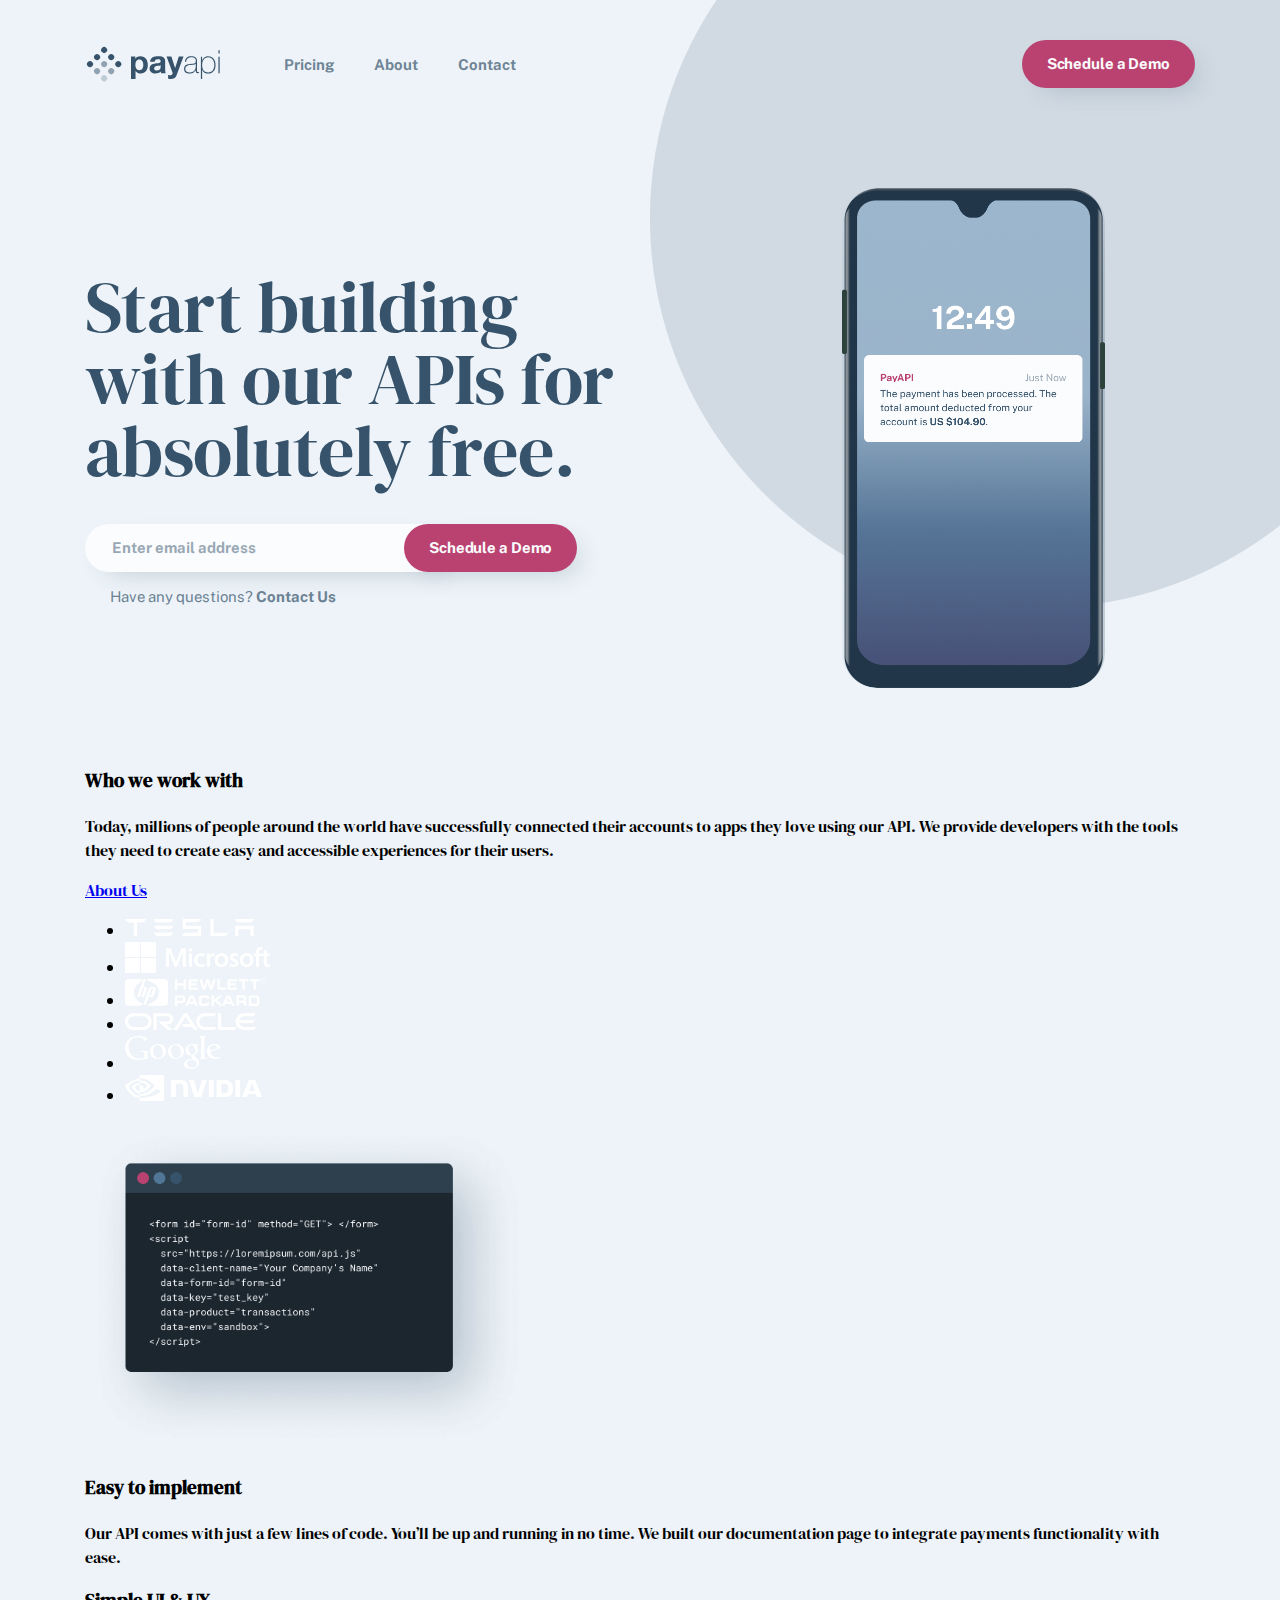
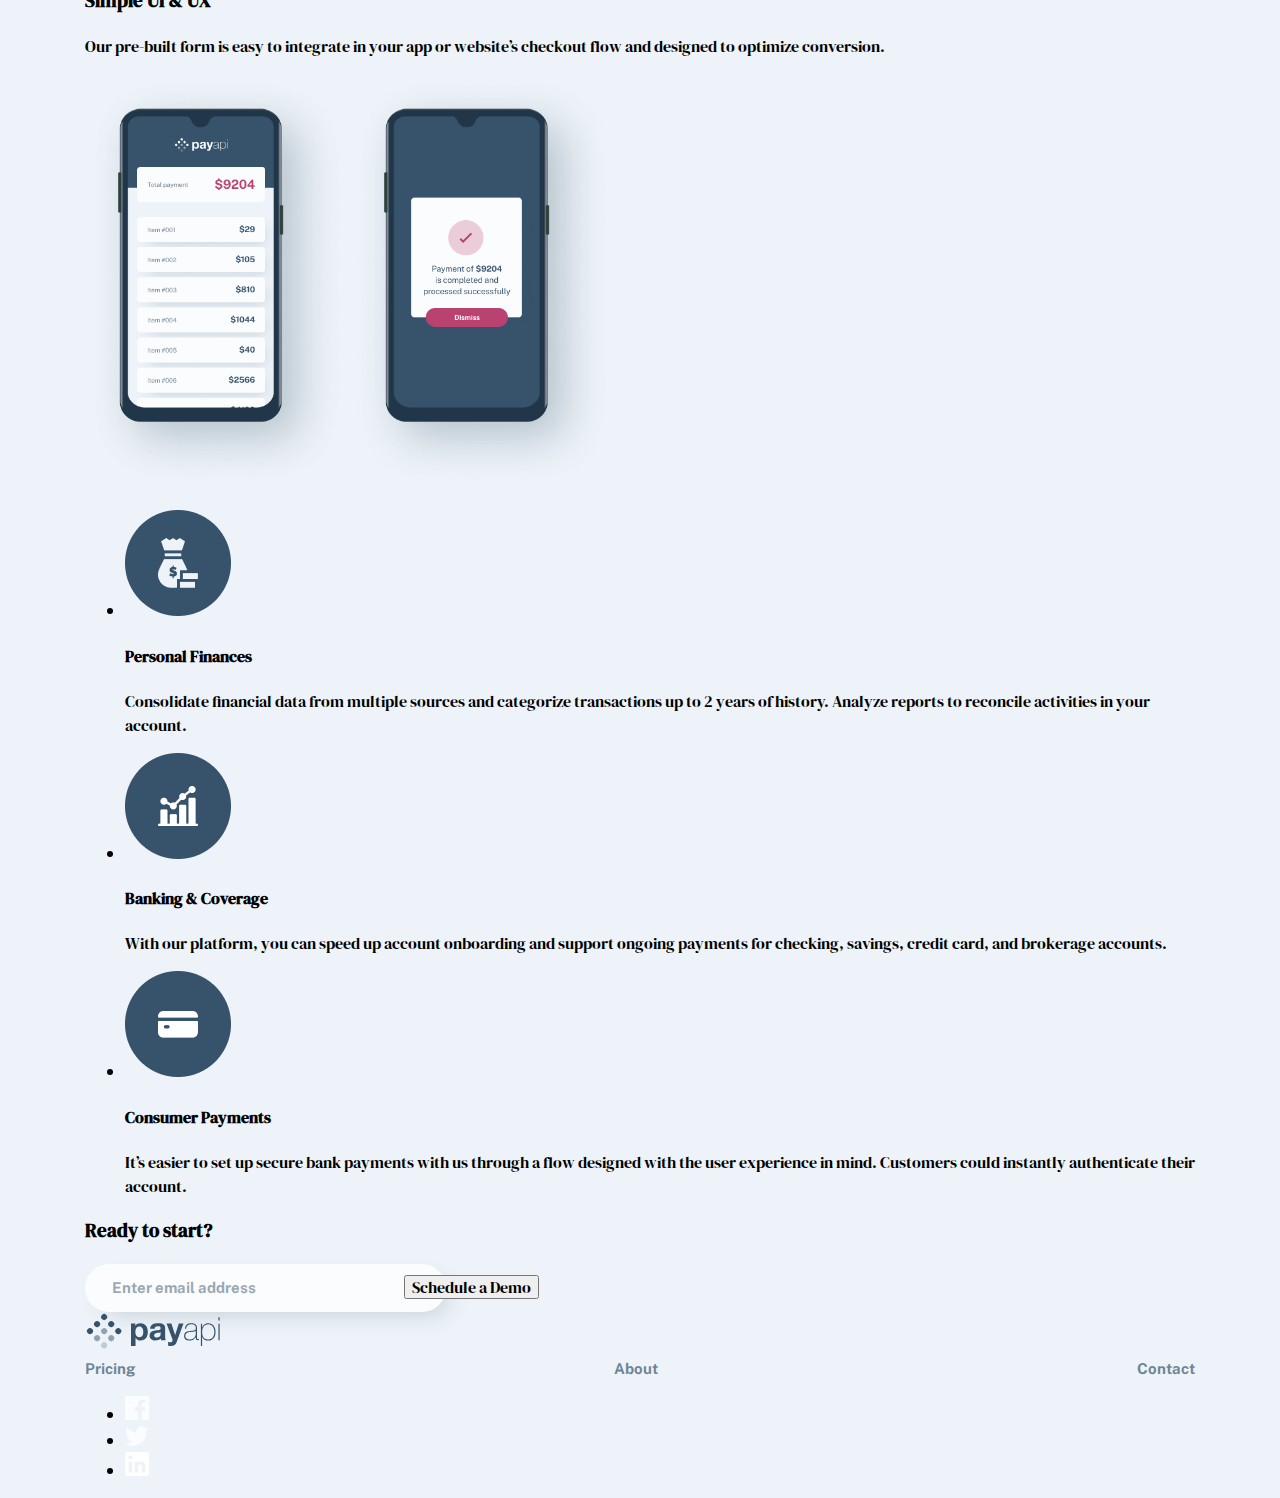
==== index.html @ 58855489 "add hero section styles and responsive" ====
<!DOCTYPE html>
<html lang="en">
<head>
  <meta charset="UTF-8">
  <meta http-equiv="X-UA-Compatible" content="IE=edge">
  <meta name="viewport" content="width=device-width, initial-scale=1.0">
  <title>Payapi</title>
  <link rel="stylesheet" href="./css/main.min.css">
</head>
<body>
  <h1 class="visually-hidden">Payapi</h1>
  <!-- -----------site header---------- -->
  <header class="header">
    <div class="container">
      <div class="header__inner">

        <div class="logo-nav">
          <a class="logo" href="./index.html" target="_blank">
            <img class="logo__img" src="./img/logo.svg" alt="Site logo" width="135" height="38">
          </a>

          <nav class="nav">
            <ul class="nav__list">
              <li class="nav__item">
                <a class="nav__link" href="#" target="_blank">Pricing</a>
              </li>
              <li class="nav__item">
                <a class="nav__link" href="#" target="_blank">About</a>
              </li>
              <li class="nav__item">
                <a class="nav__link" href="#" target="_blank">Contact</a>
              </li>
            </ul>
          </nav>
        </div>

        <button class="header__btn btn" type="button">Schedule a Demo</button>
        <button class="header__gamburger">
          <img class="header__gamburger-img" src="./img/gamburger.svg" alt="Gambueger" width="28" height="17">
        </button>

      </div>
    </div>
  </header>
  <!-- -----------/site header end---------- -->

  <main>
    <!-- ------------site hero------------ -->
    <section class="hero">
      <div class="container">
        <div class="hero__inner">

          <div class="hero__content">
            <h2 class="hero__heading">Start building with our APIs for absolutely free.</h2>

            <form class="form" action="https://echo.htmlacademy.ru" method="post">

              <label class="form__label" for="email">
                <input class="form__input" type="email" id="email" name="email" placeholder="Enter email address" required>
              </label>
              
              <button class="form__btn btn" type="submit"> Schedule a Demo </button>

            </form>

            <p class="hero__text">
              Have any questions?
              <a class="hero__text-link" href="#">Contact Us</a>
            </p>

          </div>

          <img class="hero__img" src="./img/hero-phone.png" alt="Phone" width="263" height="500">

        </div>
      </div>
    </section>
    <!-- ------------/site hero end------------ -->

    <!-- --------------about section-------------- -->
    <section class="about">
      <div class="container">
        <div class="about__inner">

          <div class="about__content">
            <h3 class="about__heading">Who we work with</h3>
            <p class="about__text">Today, millions of people around the world have successfully connected their accounts to apps they love using our API. We provide developers with the tools they need to create easy and accessible experiences for their users. </p>
            <a class="about__link" href="#" target="_blank">About Us</a>
          </div>

          <ul class="about__list">
            <li class="about__item">
              <a class="about__item-link" href="https://www.tesla.com" target="_blank">
                <img class="about__item-img" src="./img/tesla.svg" alt="Tesla" width="129" height="17">
              </a>
            </li>
            
            <li class="about__item">
              <a class="about__item-link" href="https://www.microsoft.com" target="_blank">
                <img class="about__item-img" src="./img/microsoft.svg" alt="Microsoft" width="145" height="31">
              </a>
            </li>

            <li class="about__item">
              <a class="about__item-link" href="https://www.hp.com" target="_blank">
                <img class="about__item-img" src="./img/hp.svg" alt="HP" width="140" height="27">
              </a>
            </li>

            <li class="about__item">
              <a class="about__item-link" href="https://www.oracle.com" target="_blank">
                <img class="about__item-img" src="./img/oracle.svg" alt="Oracle" width="131" height="17">
              </a>
            </li>

            <li class="about__item">
              <a class="about__item-link" href="https://www.google.com" target="_blank">
                <img class="about__item-img" src="./img/google.svg" alt="Google" width="96" height="33">
              </a>
            </li>

            <li class="about__item">
              <a class="about__item-link" href="https://www.nvidia.ru" target="_blank">
                <img class="about__item-img" src="./img/nvidia.svg" alt="Nvidia" width="137" height="26">
              </a>
            </li>

          </ul>
        </div>
      </div>
    </section>
    <!-- ------------/about section end------------ -->

    <!-- -------------easy section---------------- -->
    <section class="easy">
      <div class="container">
        <div class="easy__inner">

          <img class="easy__img" src="./img/easy-to-implement.png" alt="Easy-to-implement" width="445" height="284">

          <div class="easy__content">
            <h3 class="easy__heading">Easy to implement</h3>
            <p class="easy__text">Our API comes with just a few lines of code. You’ll be up and running in no time. We built our documentation page to integrate payments functionality with ease.</p>
          </div>

        </div>
      </div>
    </section>
    <!-- -------------/easy section end---------------- -->

    <!-- -------------simple section---------------- -->
    <section class="simple">
      <div class="container">
        <div class="simple__inner">

          <div class="simple__content">
            <h3 class="simple__heading">Simple UI & UX</h3>
            <p class="simple__text">Our pre-built form is easy to integrate in your app or website’s checkout flow and designed to optimize conversion. </p>
          </div>

          <img class="simple__left-img" src="./img/simple-left.png" alt="Simple mobile" width="263" height="500">
          <img class="simple__right-img" src="./img/simple-right.png" alt="Simple mobile" width="263" height="500">

        </div>
      </div>
    </section>
    <!-- -------------/simple section end---------------- -->

    <!-- -------------info section---------------- -->
    <section class="info">
      <div class="container">
        <div class="info__inner">
          <ul class="info__list">
            <li class="info__item">
              <img class="info__img" src="./img/personal.png" alt="Personal" width="106" height="106">
              <h4 class="info__heading">Personal Finances</h4>
              <p class="info__text">Consolidate financial data from multiple sources and categorize transactions up to 2 years of history. Analyze reports to reconcile activities in your account. </p>
            </li>

            <li class="info__item">
              <img class="info__img" src="./img/banking.png" alt="Banking" width="106" height="106">
              <h4 class="info__heading">Banking & Coverage</h4>
              <p class="info__text">With our platform, you can speed up account onboarding and support ongoing payments for checking, savings, credit card, and brokerage accounts.</p>
            </li>

            <li class="info__item">
              <img class="info__img" src="./img/consumer.png" alt="Consumer" width="106" height="106">
              <h4 class="info__heading">Consumer Payments</h4>
              <p class="info__text">It’s easier to set up secure bank payments with us through a flow designed with the user experience in mind. Customers could instantly authenticate their account.</p>
            </li>

          </ul>
        </div>
      </div>
    </section>
    <!-- -------------/info section end---------------- -->

    <!-- -------------ready section---------------- -->
    <section class="ready">
      <div class="container">
        <div class="ready__inner">

          <h3 class="ready__heading">Ready to start?</h3>

          <form class="form" action="https://echo.htmlacademy.ru" method="post">
            <label class="form__label" for="email">
              <input class="form__input" type="email" id="email" name="email" placeholder="Enter email address" required>
            </label>
            <button class="form__btn">Schedule a Demo</button>
          </form>

        </div>
      </div>
    </section>
    <!-- -------------/ready section end---------------- -->
  </main>

  <!-- ------------site footer----------- -->
  <footer class="footer">
    <div class="container">
      <div class="footer__inner">

        <a class="logo" href="./index.html" target="_blank">
          <img class="logo__img" src="./img/logo.svg" alt="Site logo" width="135" height="38">
        </a>

        <nav class="navbar">
          <ul class="nav__list">

            <li class="nav__item">
              <a class="nav__link" href="#" target="_blank">Pricing</a>
            </li>

            <li class="nav__item">
              <a class="nav__link" href="#" target="_blank">About</a>
            </li>

            <li class="nav__item">
              <a class="nav__link" href="#" target="_blank">Contact</a>
            </li>

          </ul>
        </nav>

        <ul class="footer__icon-list">
          <li class="footer__icon-item">
            <a class="footer__icon-link" href="https://www.facebook.com">
              <img class="footer__icon-img" src="./img/facebook.svg" alt="Facebook" width="24" height="24">
            </a>
          </li>
          <li class="footer__icon-item">
            <a class="footer__icon-link" href="https://www.twitter.com">
              <img class="footer__icon-img" src="./img/twitter.svg" alt="Twitter" width="24" height="20">
            </a>
          </li>
          <li class="footer__icon-item">
            <a class="footer__icon-link" href="https://www.linkedin.com">
              <img class="footer__icon-img" src="./img/linkedin.svg" alt="Linkedin" width="24" height="24">
            </a>
          </li>
        </ul>
      </div>
    </div>
  </footer>
  <!-- ------------/site footer end----------- -->
</body>
</html>
---- css/main.min.css ----
/*! normalize.css v8.0.1 | MIT License | github.com/necolas/normalize.css */html{line-height:1.15;-webkit-text-size-adjust:100%}body{margin:0}main{display:block}h1{font-size:2em;margin:0.67em 0}hr{-webkit-box-sizing:content-box;box-sizing:content-box;height:0;overflow:visible}pre{font-family:monospace, monospace;font-size:1em}a{background-color:transparent}abbr[title]{border-bottom:none;text-decoration:underline;-webkit-text-decoration:underline dotted;text-decoration:underline dotted}b,strong{font-weight:bolder}code,kbd,samp{font-family:monospace, monospace;font-size:1em}small{font-size:80%}sub,sup{font-size:75%;line-height:0;position:relative;vertical-align:baseline}sub{bottom:-0.25em}sup{top:-0.5em}img{border-style:none}button,input,optgroup,select,textarea{font-family:inherit;font-size:100%;line-height:1.15;margin:0}button,input{overflow:visible}button,select{text-transform:none}button,[type="button"],[type="reset"],[type="submit"]{-webkit-appearance:button}button::-moz-focus-inner,[type="button"]::-moz-focus-inner,[type="reset"]::-moz-focus-inner,[type="submit"]::-moz-focus-inner{border-style:none;padding:0}button:-moz-focusring,[type="button"]:-moz-focusring,[type="reset"]:-moz-focusring,[type="submit"]:-moz-focusring{outline:1px dotted ButtonText}fieldset{padding:0.35em 0.75em 0.625em}legend{-webkit-box-sizing:border-box;box-sizing:border-box;color:inherit;display:table;max-width:100%;padding:0;white-space:normal}progress{vertical-align:baseline}textarea{overflow:auto}[type="checkbox"],[type="radio"]{-webkit-box-sizing:border-box;box-sizing:border-box;padding:0}[type="number"]::-webkit-inner-spin-button,[type="number"]::-webkit-outer-spin-button{height:auto}[type="search"]{-webkit-appearance:textfield;outline-offset:-2px}[type="search"]::-webkit-search-decoration{-webkit-appearance:none}::-webkit-file-upload-button{-webkit-appearance:button;font:inherit}details{display:block}summary{display:list-item}template{display:none}[hidden]{display:none}html{-webkit-box-sizing:border-box;box-sizing:border-box;height:100%;scroll-behavior:smooth}*,*::before,*::after{-webkit-box-sizing:inherit;box-sizing:inherit}body{display:-webkit-box;display:-ms-flexbox;display:flex;-webkit-box-orient:vertical;-webkit-box-direction:normal;-ms-flex-direction:column;flex-direction:column;height:100%;margin:0;padding:0;font-family:"DM Serif Display", sans-serif;font-size:16px;line-height:1.5}img{max-width:100%;height:auto}@font-face{font-family:"DM Serif Display";font-style:normal;font-weight:400;font-display:swap;src:url("../fonts/dm-serif-display-v9-latin-regular.woff2") format("woff2"),url("../fonts/dm-serif-display-v9-latin-regular.woff") format("woff")}@font-face{font-family:"Public Sans";font-style:normal;font-weight:400;font-display:swap;src:url("../fonts/public-sans-v11-latin-regular.woff2") format("woff2"),url("../fonts/public-sans-v11-latin-regular.woff") format("woff")}@font-face{font-family:"Public Sans";font-style:normal;font-weight:700;font-display:swap;src:url("../fonts/public-sans-v11-latin-700.woff2") format("woff2"),url("../fonts/public-sans-v11-latin-700.woff") format("woff")}.container{max-width:1150px;padding-left:20px;padding-right:20px;margin-left:auto;margin-right:auto}.visually-hidden{position:absolute;white-space:nowrap;width:1px;height:1px;overflow:hidden;border:0;padding:0;clip:rect(0 0 0 0);-webkit-clip-path:inset(50%);clip-path:inset(50%);margin:-1px}body{background-image:url(../../img/body-bg.png);background-repeat:no-repeat;background-size:780px 780px;background-position:left calc(50% + 400px) top -172px;background-color:#edf3f8}@media only screen and (max-width: 800px){body{background-size:949px 949px;background-position:center top -665px}}@media only screen and (max-width: 450px){body{background-size:780px 780px;background-position:center top -550px}}.logo{display:inline-block;text-decoration:none}.logo__img{width:135px;height:38px;display:block}.header__inner{padding-top:40px;padding-bottom:40px;display:-webkit-box;display:-ms-flexbox;display:flex;-webkit-box-align:center;-ms-flex-align:center;align-items:center;-webkit-box-pack:justify;-ms-flex-pack:justify;justify-content:space-between}.logo-nav{display:-webkit-box;display:-ms-flexbox;display:flex;-webkit-box-align:center;-ms-flex-align:center;align-items:center;-webkit-box-pack:justify;-ms-flex-pack:justify;justify-content:space-between}.header__gamburger{display:none;background-color:transparent;border:none}.header__gamburger-img{width:28px;height:17px}@media only screen and (max-width: 650px){.header__gamburger{display:block}}.nav{margin-left:64px}.nav__list{margin:0;padding:0;list-style-type:none;display:-webkit-box;display:-ms-flexbox;display:flex;-webkit-box-align:center;-ms-flex-align:center;align-items:center;-webkit-box-pack:justify;-ms-flex-pack:justify;justify-content:space-between}.nav__item ~ .nav__item{margin-left:40px}.nav__link{text-decoration:none;font-family:'Public Sans';font-weight:700;font-size:15px;line-height:18px;color:rgba(54,83,107,0.7)}.nav__link:hover{color:#36536b}.nav__link:active{color:rgba(54,83,107,0.5)}@media only screen and (max-width: 650px){.nav{display:none}.header__btn{display:none}}.btn{padding:15px 25px;font-family:'Public Sans';font-weight:700;font-size:15px;line-height:18px;letter-spacing:-0.115385px;color:#fbfcfe;background-color:#ba4270;-webkit-box-shadow:10px 10px 25px -10px rgba(54,83,107,0.25);box-shadow:10px 10px 25px -10px rgba(54,83,107,0.25);border:none;border-radius:24px}.btn:hover{background-color:#da6d97}.btn:active{background-color:#ba4270;opacity:0.5}.form__input{padding:15px 27px;padding-right:158px;font-family:"Public Sans";font-weight:700;font-size:15px;line-height:18px;color:rgba(54,83,107,0.5);background-color:#fbfcfe;-webkit-box-shadow:10px 10px 25px -10px rgba(54,83,107,0.25);box-shadow:10px 10px 25px -10px rgba(54,83,107,0.25);border:none;border-radius:24px}.form__btn{position:relative;left:-45px}.form__input::-webkit-input-placeholder{color:rgba(54,83,107,0.5)}.form__input:-ms-input-placeholder{color:rgba(54,83,107,0.5)}.form__input::-ms-input-placeholder{color:rgba(54,83,107,0.5)}.form__input::placeholder{color:rgba(54,83,107,0.5)}@media only screen and (max-width: 600px){.form__input{display:block}.form__btn{position:static;margin-top:16px;padding:15px 127px}}.hero__inner{padding-top:60px;padding-bottom:60px;display:-webkit-box;display:-ms-flexbox;display:flex;-webkit-box-align:center;-ms-flex-align:center;align-items:center;-webkit-box-pack:justify;-ms-flex-pack:justify;justify-content:space-between}.hero__heading{width:545px;margin:0;margin-bottom:37px;font-weight:400;font-size:72px;line-height:72px;letter-spacing:-0.553846px;color:#36536b}.hero__text{margin:0;margin-top:16px;margin-left:25px;font-family:'Public Sans';font-size:15px;line-height:18px;color:#6c8294}.hero__text-link{font-family:'Public Sans';font-weight:700;font-size:15px;line-height:18px;color:#6c8294;text-decoration:none}.hero__img{width:263px;height:500px;margin-right:90px;border-radius:35px}@media only screen and (max-width: 950px){.hero__heading{width:530px}.hero__img{margin-right:0}}@media only screen and (max-width: 850px){.hero__inner{-webkit-box-orient:vertical;-webkit-box-direction:reverse;-ms-flex-direction:column-reverse;flex-direction:column-reverse;text-align:center}.hero__heading{width:573px;margin-top:65px;font-size:48px;line-height:56px;letter-spacing:-0.369231px;text-align:center}.hero__text{margin-left:0}.hero__img{width:160px;height:300px;border-radius:20px}}@media only screen and (max-width: 600px){.hero__heading{width:327px;margin-left:auto;margin-right:auto;margin-top:65px;font-size:32px;line-height:36px;letter-spacing:-0.246154px}}
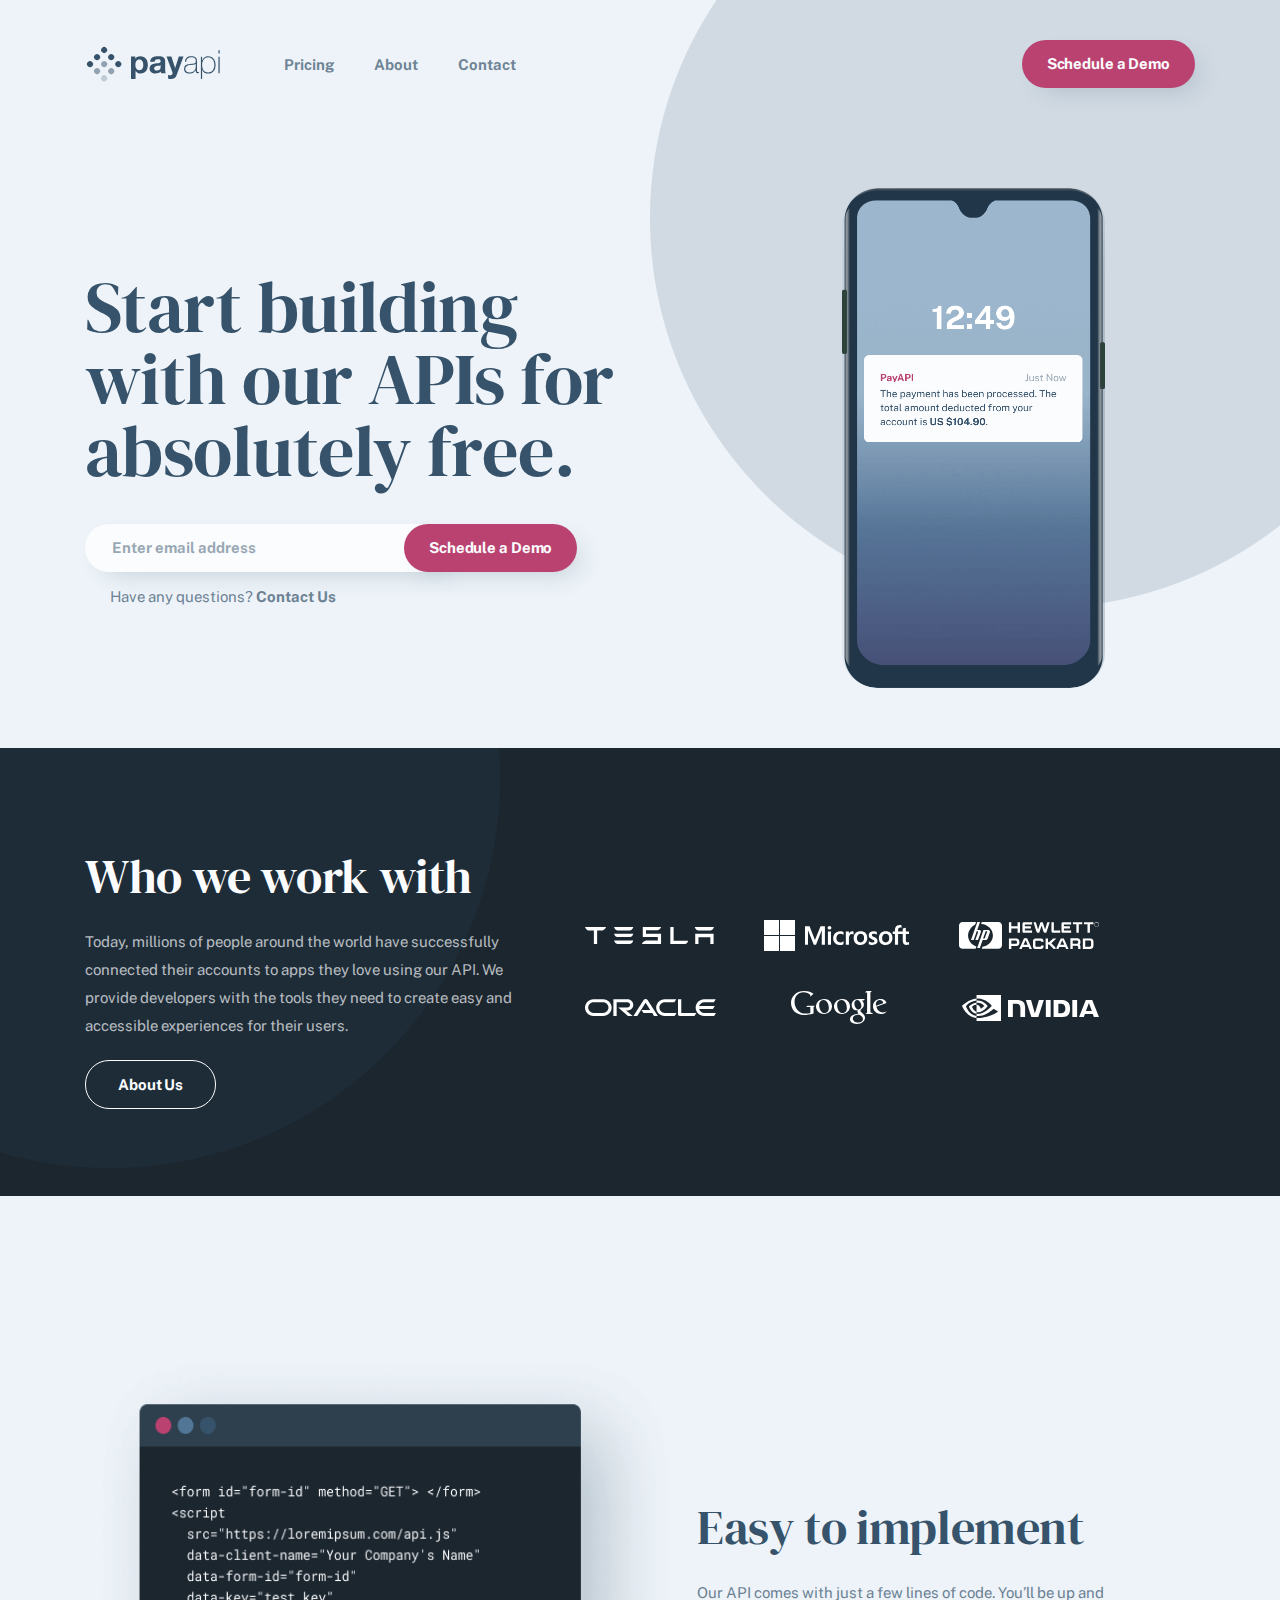
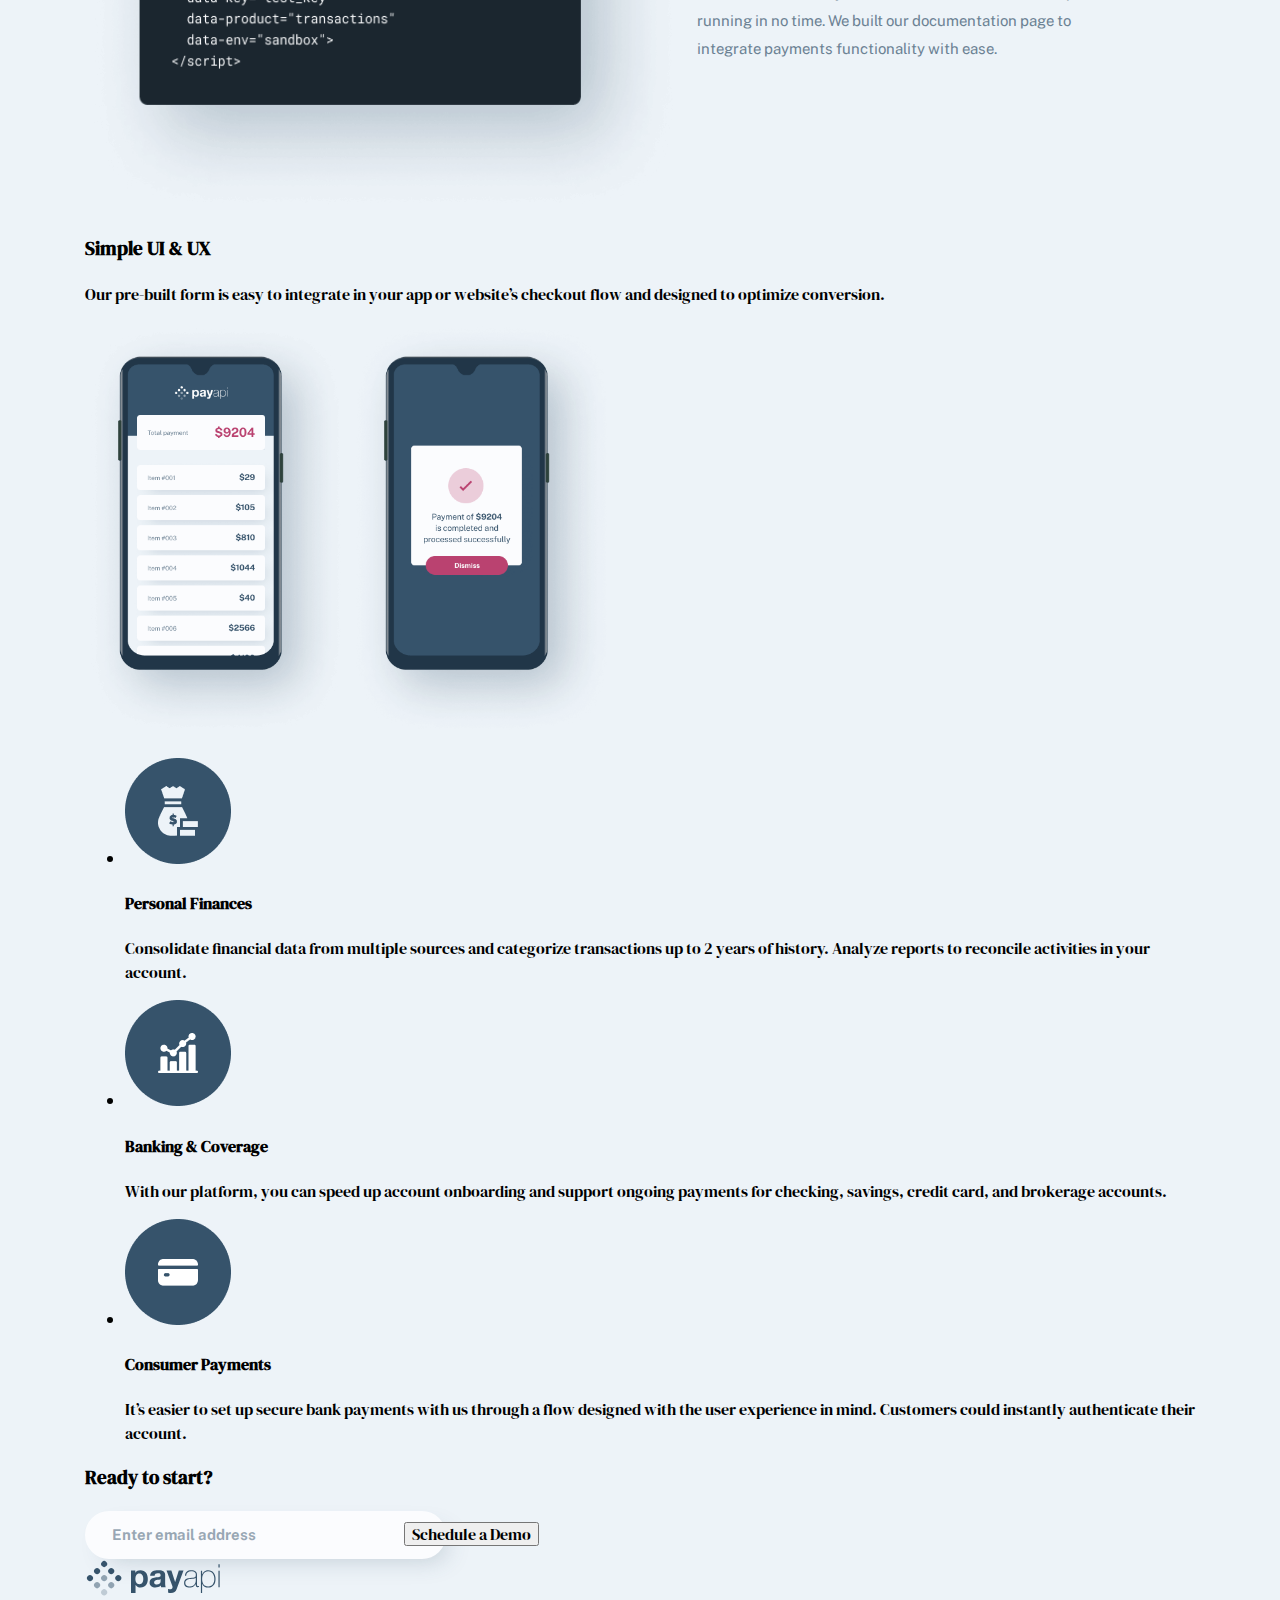
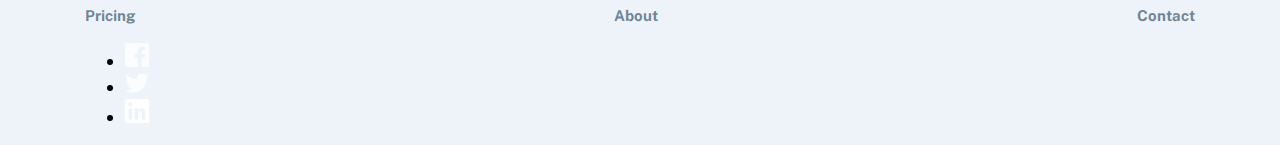
==== commit 13419622: "add easy section styles and responsive" ====
--- a/index.html
+++ b/index.html
@@ -9,7 +9,7 @@
 </head>
 <body>
   <h1 class="visually-hidden">Payapi</h1>
-  <!-- -----------site header---------- -->
+  <!-- site header -->
   <header class="header">
     <div class="container">
       <div class="header__inner">
@@ -42,10 +42,10 @@
       </div>
     </div>
   </header>
-  <!-- -----------/site header end---------- -->
+  <!-- /site header end- -->
 
   <main>
-    <!-- ------------site hero------------ -->
+    <!-- site hero -->
     <section class="hero">
       <div class="container">
         <div class="hero__inner">
@@ -75,9 +75,9 @@
         </div>
       </div>
     </section>
-    <!-- ------------/site hero end------------ -->
-
-    <!-- --------------about section-------------- -->
+    <!-- /site hero end -->
+
+    <!-- about section -->
     <section class="about">
       <div class="container">
         <div class="about__inner">
@@ -129,14 +129,14 @@
         </div>
       </div>
     </section>
-    <!-- ------------/about section end------------ -->
-
-    <!-- -------------easy section---------------- -->
+    <!-- /about section end- -->
+
+    <!-- easy section -->
     <section class="easy">
       <div class="container">
         <div class="easy__inner">
 
-          <img class="easy__img" src="./img/easy-to-implement.png" alt="Easy-to-implement" width="445" height="284">
+          <img class="easy__img" src="./img/easy-to-implement.png" alt="Easy-to-implement" width="600" height="470">
 
           <div class="easy__content">
             <h3 class="easy__heading">Easy to implement</h3>
@@ -146,9 +146,9 @@
         </div>
       </div>
     </section>
-    <!-- -------------/easy section end---------------- -->
-
-    <!-- -------------simple section---------------- -->
+    <!-- /easy section end -->
+
+    <!-- simple section -->
     <section class="simple">
       <div class="container">
         <div class="simple__inner">
@@ -164,9 +164,9 @@
         </div>
       </div>
     </section>
-    <!-- -------------/simple section end---------------- -->
-
-    <!-- -------------info section---------------- -->
+    <!-- /simple section end -->
+
+    <!-- info section- -->
     <section class="info">
       <div class="container">
         <div class="info__inner">
@@ -193,9 +193,9 @@
         </div>
       </div>
     </section>
-    <!-- -------------/info section end---------------- -->
-
-    <!-- -------------ready section---------------- -->
+    <!-- /info section end -->
+
+    <!-- -ready section -->
     <section class="ready">
       <div class="container">
         <div class="ready__inner">
@@ -203,8 +203,8 @@
           <h3 class="ready__heading">Ready to start?</h3>
 
           <form class="form" action="https://echo.htmlacademy.ru" method="post">
-            <label class="form__label" for="email">
-              <input class="form__input" type="email" id="email" name="email" placeholder="Enter email address" required>
+            <label class="form__label" for="mail">
+              <input class="form__input" type="email" id="mail" name="email" placeholder="Enter email address" required>
             </label>
             <button class="form__btn">Schedule a Demo</button>
           </form>
@@ -212,10 +212,10 @@
         </div>
       </div>
     </section>
-    <!-- -------------/ready section end---------------- -->
+    <!-- /ready section end -->
   </main>
 
-  <!-- ------------site footer----------- -->
+  <!-- site footer -->
   <footer class="footer">
     <div class="container">
       <div class="footer__inner">
@@ -262,6 +262,6 @@
       </div>
     </div>
   </footer>
-  <!-- ------------/site footer end----------- -->
+  <!-- /site footer end -->
 </body>
 </html>--- a/css/main.min.css
+++ b/css/main.min.css
@@ -1 +1 @@
-/*! normalize.css v8.0.1 | MIT License | github.com/necolas/normalize.css */html{line-height:1.15;-webkit-text-size-adjust:100%}body{margin:0}main{display:block}h1{font-size:2em;margin:0.67em 0}hr{-webkit-box-sizing:content-box;box-sizing:content-box;height:0;overflow:visible}pre{font-family:monospace, monospace;font-size:1em}a{background-color:transparent}abbr[title]{border-bottom:none;text-decoration:underline;-webkit-text-decoration:underline dotted;text-decoration:underline dotted}b,strong{font-weight:bolder}code,kbd,samp{font-family:monospace, monospace;font-size:1em}small{font-size:80%}sub,sup{font-size:75%;line-height:0;position:relative;vertical-align:baseline}sub{bottom:-0.25em}sup{top:-0.5em}img{border-style:none}button,input,optgroup,select,textarea{font-family:inherit;font-size:100%;line-height:1.15;margin:0}button,input{overflow:visible}button,select{text-transform:none}button,[type="button"],[type="reset"],[type="submit"]{-webkit-appearance:button}button::-moz-focus-inner,[type="button"]::-moz-focus-inner,[type="reset"]::-moz-focus-inner,[type="submit"]::-moz-focus-inner{border-style:none;padding:0}button:-moz-focusring,[type="button"]:-moz-focusring,[type="reset"]:-moz-focusring,[type="submit"]:-moz-focusring{outline:1px dotted ButtonText}fieldset{padding:0.35em 0.75em 0.625em}legend{-webkit-box-sizing:border-box;box-sizing:border-box;color:inherit;display:table;max-width:100%;padding:0;white-space:normal}progress{vertical-align:baseline}textarea{overflow:auto}[type="checkbox"],[type="radio"]{-webkit-box-sizing:border-box;box-sizing:border-box;padding:0}[type="number"]::-webkit-inner-spin-button,[type="number"]::-webkit-outer-spin-button{height:auto}[type="search"]{-webkit-appearance:textfield;outline-offset:-2px}[type="search"]::-webkit-search-decoration{-webkit-appearance:none}::-webkit-file-upload-button{-webkit-appearance:button;font:inherit}details{display:block}summary{display:list-item}template{display:none}[hidden]{display:none}html{-webkit-box-sizing:border-box;box-sizing:border-box;height:100%;scroll-behavior:smooth}*,*::before,*::after{-webkit-box-sizing:inherit;box-sizing:inherit}body{display:-webkit-box;display:-ms-flexbox;display:flex;-webkit-box-orient:vertical;-webkit-box-direction:normal;-ms-flex-direction:column;flex-direction:column;height:100%;margin:0;padding:0;font-family:"DM Serif Display", sans-serif;font-size:16px;line-height:1.5}img{max-width:100%;height:auto}@font-face{font-family:"DM Serif Display";font-style:normal;font-weight:400;font-display:swap;src:url("../fonts/dm-serif-display-v9-latin-regular.woff2") format("woff2"),url("../fonts/dm-serif-display-v9-latin-regular.woff") format("woff")}@font-face{font-family:"Public Sans";font-style:normal;font-weight:400;font-display:swap;src:url("../fonts/public-sans-v11-latin-regular.woff2") format("woff2"),url("../fonts/public-sans-v11-latin-regular.woff") format("woff")}@font-face{font-family:"Public Sans";font-style:normal;font-weight:700;font-display:swap;src:url("../fonts/public-sans-v11-latin-700.woff2") format("woff2"),url("../fonts/public-sans-v11-latin-700.woff") format("woff")}.container{max-width:1150px;padding-left:20px;padding-right:20px;margin-left:auto;margin-right:auto}.visually-hidden{position:absolute;white-space:nowrap;width:1px;height:1px;overflow:hidden;border:0;padding:0;clip:rect(0 0 0 0);-webkit-clip-path:inset(50%);clip-path:inset(50%);margin:-1px}body{background-image:url(../../img/body-bg.png);background-repeat:no-repeat;background-size:780px 780px;background-position:left calc(50% + 400px) top -172px;background-color:#edf3f8}@media only screen and (max-width: 800px){body{background-size:949px 949px;background-position:center top -665px}}@media only screen and (max-width: 450px){body{background-size:780px 780px;background-position:center top -550px}}.logo{display:inline-block;text-decoration:none}.logo__img{width:135px;height:38px;display:block}.header__inner{padding-top:40px;padding-bottom:40px;display:-webkit-box;display:-ms-flexbox;display:flex;-webkit-box-align:center;-ms-flex-align:center;align-items:center;-webkit-box-pack:justify;-ms-flex-pack:justify;justify-content:space-between}.logo-nav{display:-webkit-box;display:-ms-flexbox;display:flex;-webkit-box-align:center;-ms-flex-align:center;align-items:center;-webkit-box-pack:justify;-ms-flex-pack:justify;justify-content:space-between}.header__gamburger{display:none;background-color:transparent;border:none}.header__gamburger-img{width:28px;height:17px}@media only screen and (max-width: 650px){.header__gamburger{display:block}}.nav{margin-left:64px}.nav__list{margin:0;padding:0;list-style-type:none;display:-webkit-box;display:-ms-flexbox;display:flex;-webkit-box-align:center;-ms-flex-align:center;align-items:center;-webkit-box-pack:justify;-ms-flex-pack:justify;justify-content:space-between}.nav__item ~ .nav__item{margin-left:40px}.nav__link{text-decoration:none;font-family:'Public Sans';font-weight:700;font-size:15px;line-height:18px;color:rgba(54,83,107,0.7)}.nav__link:hover{color:#36536b}.nav__link:active{color:rgba(54,83,107,0.5)}@media only screen and (max-width: 650px){.nav{display:none}.header__btn{display:none}}.btn{padding:15px 25px;font-family:'Public Sans';font-weight:700;font-size:15px;line-height:18px;letter-spacing:-0.115385px;color:#fbfcfe;background-color:#ba4270;-webkit-box-shadow:10px 10px 25px -10px rgba(54,83,107,0.25);box-shadow:10px 10px 25px -10px rgba(54,83,107,0.25);border:none;border-radius:24px}.btn:hover{background-color:#da6d97}.btn:active{background-color:#ba4270;opacity:0.5}.form__input{padding:15px 27px;padding-right:158px;font-family:"Public Sans";font-weight:700;font-size:15px;line-height:18px;color:rgba(54,83,107,0.5);background-color:#fbfcfe;-webkit-box-shadow:10px 10px 25px -10px rgba(54,83,107,0.25);box-shadow:10px 10px 25px -10px rgba(54,83,107,0.25);border:none;border-radius:24px}.form__btn{position:relative;left:-45px}.form__input::-webkit-input-placeholder{color:rgba(54,83,107,0.5)}.form__input:-ms-input-placeholder{color:rgba(54,83,107,0.5)}.form__input::-ms-input-placeholder{color:rgba(54,83,107,0.5)}.form__input::placeholder{color:rgba(54,83,107,0.5)}@media only screen and (max-width: 600px){.form__input{display:block}.form__btn{position:static;margin-top:16px;padding:15px 127px}}.hero__inner{padding-top:60px;padding-bottom:60px;display:-webkit-box;display:-ms-flexbox;display:flex;-webkit-box-align:center;-ms-flex-align:center;align-items:center;-webkit-box-pack:justify;-ms-flex-pack:justify;justify-content:space-between}.hero__heading{width:545px;margin:0;margin-bottom:37px;font-weight:400;font-size:72px;line-height:72px;letter-spacing:-0.553846px;color:#36536b}.hero__text{margin:0;margin-top:16px;margin-left:25px;font-family:'Public Sans';font-size:15px;line-height:18px;color:#6c8294}.hero__text-link{font-family:'Public Sans';font-weight:700;font-size:15px;line-height:18px;color:#6c8294;text-decoration:none}.hero__img{width:263px;height:500px;margin-right:90px;border-radius:35px}@media only screen and (max-width: 950px){.hero__heading{width:530px}.hero__img{margin-right:0}}@media only screen and (max-width: 850px){.hero__inner{-webkit-box-orient:vertical;-webkit-box-direction:reverse;-ms-flex-direction:column-reverse;flex-direction:column-reverse;text-align:center}.hero__heading{width:573px;margin-top:65px;font-size:48px;line-height:56px;letter-spacing:-0.369231px;text-align:center}.hero__text{margin-left:0}.hero__img{width:160px;height:300px;border-radius:20px}}@media only screen and (max-width: 600px){.hero__heading{width:327px;margin-left:auto;margin-right:auto;margin-top:65px;font-size:32px;line-height:36px;letter-spacing:-0.246154px}}
+/*! normalize.css v8.0.1 | MIT License | github.com/necolas/normalize.css */html{line-height:1.15;-webkit-text-size-adjust:100%}body{margin:0}main{display:block}h1{font-size:2em;margin:0.67em 0}hr{-webkit-box-sizing:content-box;box-sizing:content-box;height:0;overflow:visible}pre{font-family:monospace, monospace;font-size:1em}a{background-color:transparent}abbr[title]{border-bottom:none;text-decoration:underline;-webkit-text-decoration:underline dotted;text-decoration:underline dotted}b,strong{font-weight:bolder}code,kbd,samp{font-family:monospace, monospace;font-size:1em}small{font-size:80%}sub,sup{font-size:75%;line-height:0;position:relative;vertical-align:baseline}sub{bottom:-0.25em}sup{top:-0.5em}img{border-style:none}button,input,optgroup,select,textarea{font-family:inherit;font-size:100%;line-height:1.15;margin:0}button,input{overflow:visible}button,select{text-transform:none}button,[type="button"],[type="reset"],[type="submit"]{-webkit-appearance:button}button::-moz-focus-inner,[type="button"]::-moz-focus-inner,[type="reset"]::-moz-focus-inner,[type="submit"]::-moz-focus-inner{border-style:none;padding:0}button:-moz-focusring,[type="button"]:-moz-focusring,[type="reset"]:-moz-focusring,[type="submit"]:-moz-focusring{outline:1px dotted ButtonText}fieldset{padding:0.35em 0.75em 0.625em}legend{-webkit-box-sizing:border-box;box-sizing:border-box;color:inherit;display:table;max-width:100%;padding:0;white-space:normal}progress{vertical-align:baseline}textarea{overflow:auto}[type="checkbox"],[type="radio"]{-webkit-box-sizing:border-box;box-sizing:border-box;padding:0}[type="number"]::-webkit-inner-spin-button,[type="number"]::-webkit-outer-spin-button{height:auto}[type="search"]{-webkit-appearance:textfield;outline-offset:-2px}[type="search"]::-webkit-search-decoration{-webkit-appearance:none}::-webkit-file-upload-button{-webkit-appearance:button;font:inherit}details{display:block}summary{display:list-item}template{display:none}[hidden]{display:none}html{-webkit-box-sizing:border-box;box-sizing:border-box;height:100%;scroll-behavior:smooth}*,*::before,*::after{-webkit-box-sizing:inherit;box-sizing:inherit}body{display:-webkit-box;display:-ms-flexbox;display:flex;-webkit-box-orient:vertical;-webkit-box-direction:normal;-ms-flex-direction:column;flex-direction:column;height:100%;margin:0;padding:0;font-family:"DM Serif Display", sans-serif;font-size:16px;line-height:1.5}img{max-width:100%;height:auto}@font-face{font-family:"DM Serif Display";font-style:normal;font-weight:400;font-display:swap;src:url("../fonts/dm-serif-display-v9-latin-regular.woff2") format("woff2"),url("../fonts/dm-serif-display-v9-latin-regular.woff") format("woff")}@font-face{font-family:"Public Sans";font-style:normal;font-weight:400;font-display:swap;src:url("../fonts/public-sans-v11-latin-regular.woff2") format("woff2"),url("../fonts/public-sans-v11-latin-regular.woff") format("woff")}@font-face{font-family:"Public Sans";font-style:normal;font-weight:700;font-display:swap;src:url("../fonts/public-sans-v11-latin-700.woff2") format("woff2"),url("../fonts/public-sans-v11-latin-700.woff") format("woff")}.container{max-width:1150px;padding-left:20px;padding-right:20px;margin-left:auto;margin-right:auto}.visually-hidden{position:absolute;white-space:nowrap;width:1px;height:1px;overflow:hidden;border:0;padding:0;clip:rect(0 0 0 0);-webkit-clip-path:inset(50%);clip-path:inset(50%);margin:-1px}body{background-image:url(../../img/body-bg.png);background-repeat:no-repeat;background-size:780px 780px;background-position:left calc(50% + 400px) top -172px;background-color:#edf3f8}@media only screen and (max-width: 800px){body{background-size:949px 949px;background-position:center top -665px}}@media only screen and (max-width: 450px){body{background-size:780px 780px;background-position:center top -550px}}.logo{display:inline-block;text-decoration:none}.logo__img{width:135px;height:38px;display:block}.header__inner{padding-top:40px;padding-bottom:40px;display:-webkit-box;display:-ms-flexbox;display:flex;-webkit-box-align:center;-ms-flex-align:center;align-items:center;-webkit-box-pack:justify;-ms-flex-pack:justify;justify-content:space-between}.logo-nav{display:-webkit-box;display:-ms-flexbox;display:flex;-webkit-box-align:center;-ms-flex-align:center;align-items:center;-webkit-box-pack:justify;-ms-flex-pack:justify;justify-content:space-between}.header__gamburger{display:none;background-color:transparent;border:none}.header__gamburger-img{width:28px;height:17px}@media only screen and (max-width: 650px){.header__gamburger{display:block}}.nav{margin-left:64px}.nav__list{margin:0;padding:0;list-style-type:none;display:-webkit-box;display:-ms-flexbox;display:flex;-webkit-box-align:center;-ms-flex-align:center;align-items:center;-webkit-box-pack:justify;-ms-flex-pack:justify;justify-content:space-between}.nav__item ~ .nav__item{margin-left:40px}.nav__link{text-decoration:none;font-family:'Public Sans';font-weight:700;font-size:15px;line-height:18px;color:rgba(54,83,107,0.7)}.nav__link:hover{color:#36536b}.nav__link:active{color:rgba(54,83,107,0.5)}@media only screen and (max-width: 650px){.nav{display:none}.header__btn{display:none}}.btn{padding:15px 25px;font-family:'Public Sans';font-weight:700;font-size:15px;line-height:18px;letter-spacing:-0.115385px;color:#fbfcfe;background-color:#ba4270;-webkit-box-shadow:10px 10px 25px -10px rgba(54,83,107,0.25);box-shadow:10px 10px 25px -10px rgba(54,83,107,0.25);border:none;border-radius:24px}.btn:hover{background-color:#da6d97}.btn:active{background-color:#ba4270;opacity:0.5}.form__input{padding:15px 27px;padding-right:158px;font-family:"Public Sans";font-weight:700;font-size:15px;line-height:18px;color:rgba(54,83,107,0.5);background-color:#fbfcfe;-webkit-box-shadow:10px 10px 25px -10px rgba(54,83,107,0.25);box-shadow:10px 10px 25px -10px rgba(54,83,107,0.25);border:none;border-radius:24px}.form__btn{position:relative;left:-45px}.form__input::-webkit-input-placeholder{color:rgba(54,83,107,0.5)}.form__input:-ms-input-placeholder{color:rgba(54,83,107,0.5)}.form__input::-ms-input-placeholder{color:rgba(54,83,107,0.5)}.form__input::placeholder{color:rgba(54,83,107,0.5)}@media only screen and (max-width: 600px){.form__input{display:block;margin-left:auto;margin-right:auto}.form__btn{position:static;margin-top:16px;padding:15px 127px}}@media only screen and (max-width: 400px){.form__input{padding-right:80px}.form__btn{padding:15px 85px}}.hero__inner{padding-top:60px;padding-bottom:60px;display:-webkit-box;display:-ms-flexbox;display:flex;-webkit-box-align:center;-ms-flex-align:center;align-items:center;-webkit-box-pack:justify;-ms-flex-pack:justify;justify-content:space-between}.hero__heading{width:545px;margin:0;margin-bottom:37px;font-weight:400;font-size:72px;line-height:72px;letter-spacing:-0.553846px;color:#36536b}.hero__text{margin:0;margin-top:16px;margin-left:25px;font-family:'Public Sans';font-size:15px;line-height:18px;color:#6c8294}.hero__text-link{font-family:'Public Sans';font-weight:700;font-size:15px;line-height:18px;color:#6c8294;text-decoration:none}.hero__img{width:263px;height:500px;margin-right:90px;border-radius:35px}@media only screen and (max-width: 950px){.hero__heading{width:530px}.hero__img{margin-right:0}}@media only screen and (max-width: 850px){.hero__inner{-webkit-box-orient:vertical;-webkit-box-direction:reverse;-ms-flex-direction:column-reverse;flex-direction:column-reverse;text-align:center}.hero__heading{width:573px;margin-top:65px;font-size:48px;line-height:56px;letter-spacing:-0.369231px;text-align:center}.hero__text{margin-left:0}.hero__img{width:160px;height:300px;border-radius:20px}}@media only screen and (max-width: 600px){.hero__heading{width:327px;margin-left:auto;margin-right:auto;margin-top:65px;font-size:32px;line-height:36px;letter-spacing:-0.246154px}}@media only screen and (max-width: 600px){.hero__heading{width:280px}.hero__img{width:127px;height:240px;border-radius:15px}}.about{background-image:url("../../img/about.png");background-repeat:no-repeat;background-size:780px 780px;background-position:left calc(50% - 530px) top -360px;background-color:#1b262f}.about__inner{padding-top:100px;padding-bottom:100px;display:-webkit-box;display:-ms-flexbox;display:flex;-webkit-box-align:center;-ms-flex-align:center;align-items:center;-webkit-box-pack:justify;-ms-flex-pack:justify;justify-content:space-between}.about__content{width:40%}.about__heading{margin:0;margin-bottom:24px;font-weight:400;font-size:48px;line-height:56px;letter-spacing:-0.369231px;color:#fbfcfe}.about__text{margin:0;margin-bottom:32px;font-family:"Public Sans";font-size:15px;line-height:28px;color:rgba(251,252,254,0.7)}.about__link{padding:15px 32px;font-family:"Public Sans";font-weight:700;font-size:15px;line-height:18px;letter-spacing:-0.115385px;color:#fbfcfe;border:1px solid #fbfcfe;border-radius:24px;text-align:center;text-decoration:none}.about__list{width:55%;margin:0;padding:0;list-style-type:none;display:-webkit-box;display:-ms-flexbox;display:flex;-ms-flex-wrap:wrap;flex-wrap:wrap;-webkit-box-align:center;-ms-flex-align:center;align-items:center}.about__item{margin-bottom:40px}.about__item:nth-child(2){margin-left:50px;margin-right:50px}.about__item:nth-child(4){margin-bottom:0}.about__item:nth-child(5){margin-left:75px;margin-right:75px;margin-bottom:0}.about__item:nth-child(6){margin-bottom:0}.about__item-link{text-decoration:none}.about__item-img{width:auto;height:100%;display:block}@media only screen and (max-width: 980px){.about__item{width:25%}.about__item:nth-child(2){margin-left:30px;margin-right:30px}.about__item:nth-child(5){margin-left:40px;margin-right:40px}}@media only screen and (max-width: 800px){.about__inner{-webkit-box-orient:vertical;-webkit-box-direction:reverse;-ms-flex-direction:column-reverse;flex-direction:column-reverse;text-align:center}.about__content{width:75%}.about__list{width:85%;margin-bottom:64px;text-align:center}}@media only screen and (max-width: 500px){.about__heading{font-size:32px;line-height:36px;letter-spacing:-0.246154px}.about__list{margin-left:70px}.about__item:nth-child(4){margin-bottom:40px}.about__item:nth-child(1){margin-right:51px}.about__item:nth-child(2){margin-left:0;margin-right:0}.about__item:nth-child(3){margin-right:56px}.about__item:nth-child(5){margin-left:0;margin-right:70px}}.easy__inner{padding-top:150px;padding-right:90px;display:-webkit-box;display:-ms-flexbox;display:flex;-webkit-box-align:center;-ms-flex-align:center;align-items:center;-webkit-box-pack:justify;-ms-flex-pack:justify;justify-content:space-between}.easy__img{width:600px;height:470px}.easy__content{width:40%}.easy__heading{margin:0;margin-bottom:24px;font-weight:400;font-size:48px;line-height:56px;letter-spacing:-0.369231px;color:#36536b}.easy__text{margin:0;font-family:'Public Sans';font-size:15px;line-height:28px;color:#6C8294}@media only screen and (max-width: 900px){.easy__inner{padding-right:0;-webkit-box-orient:vertical;-webkit-box-direction:normal;-ms-flex-direction:column;flex-direction:column;text-align:center}.easy__content{width:80%;text-align:center}}@media only screen and (max-width: 550px){.easy__img{width:328px;height:210px}.easy__content{width:90%}.easy__heading{font-size:36px;line-height:36px}}@media only screen and (max-width: 400px){.easy__img{width:290px;height:185px}}
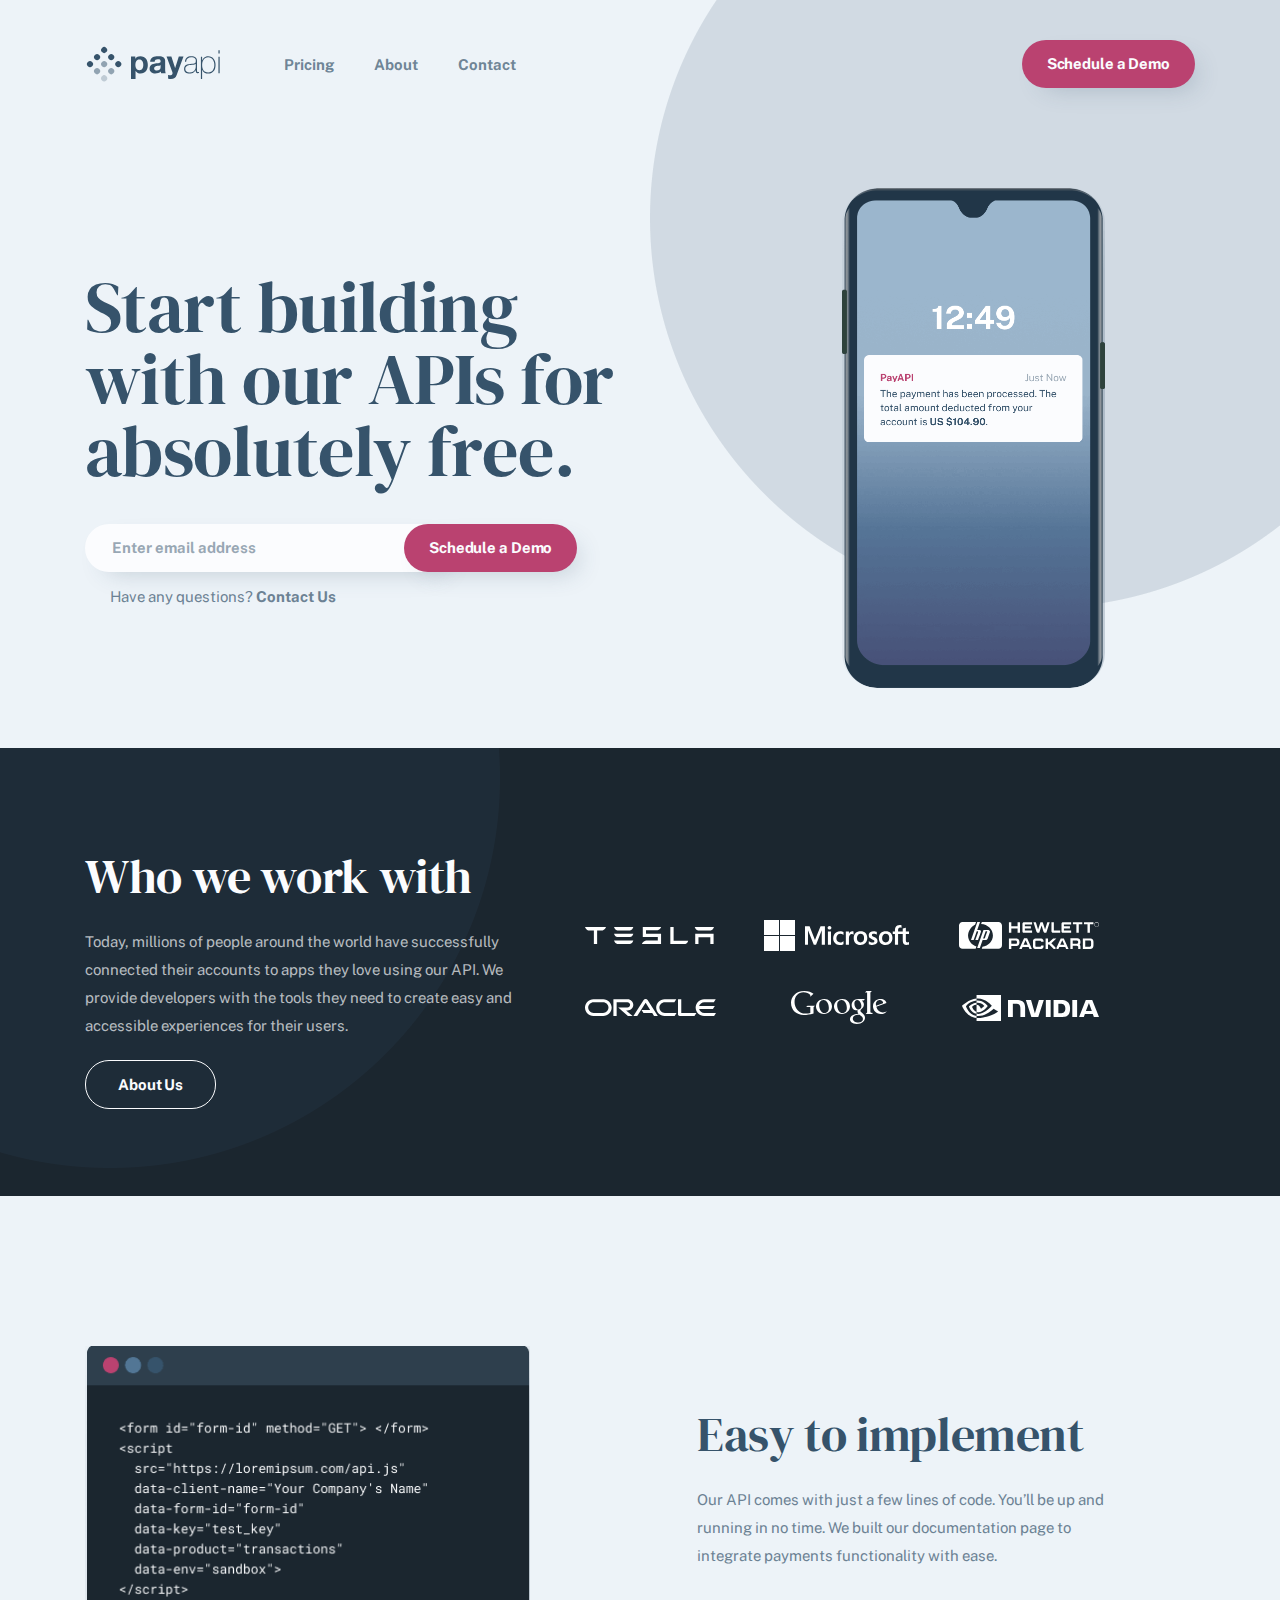
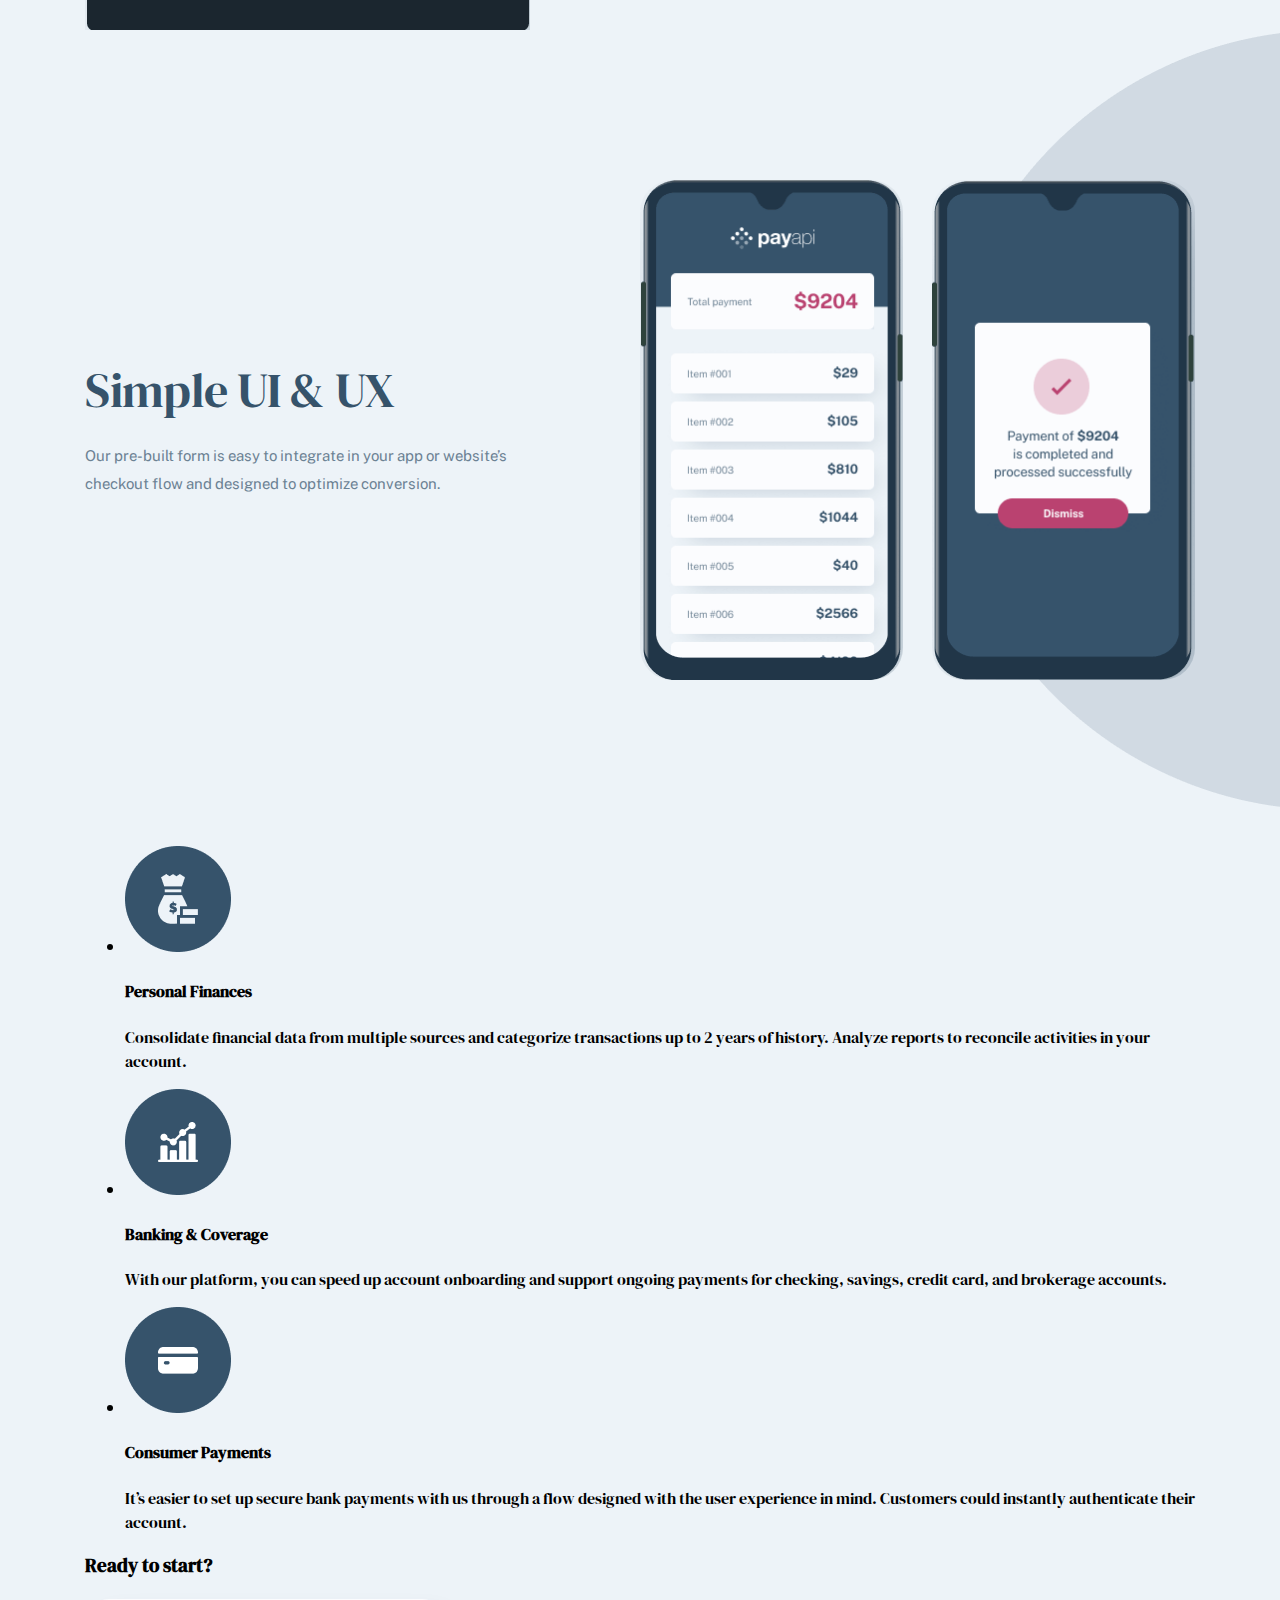
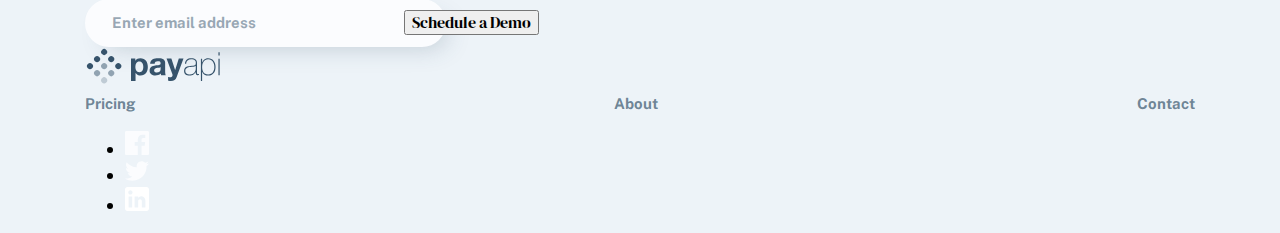
==== commit 6676e13f: "add simple section styles and responsive" ====
--- a/index.html
+++ b/index.html
@@ -158,8 +158,10 @@
             <p class="simple__text">Our pre-built form is easy to integrate in your app or website’s checkout flow and designed to optimize conversion. </p>
           </div>
 
-          <img class="simple__left-img" src="./img/simple-left.png" alt="Simple mobile" width="263" height="500">
-          <img class="simple__right-img" src="./img/simple-right.png" alt="Simple mobile" width="263" height="500">
+          <div class="simple__img-group">
+            <img class="simple__img" src="./img/simple-left.png" alt="Simple mobile" width="263" height="500">
+            <img class="simple__img" src="./img/simple-right.png" alt="Simple mobile" width="263" height="500">
+          </div>
 
         </div>
       </div>
--- a/css/main.min.css
+++ b/css/main.min.css
@@ -1 +1 @@
-/*! normalize.css v8.0.1 | MIT License | github.com/necolas/normalize.css */html{line-height:1.15;-webkit-text-size-adjust:100%}body{margin:0}main{display:block}h1{font-size:2em;margin:0.67em 0}hr{-webkit-box-sizing:content-box;box-sizing:content-box;height:0;overflow:visible}pre{font-family:monospace, monospace;font-size:1em}a{background-color:transparent}abbr[title]{border-bottom:none;text-decoration:underline;-webkit-text-decoration:underline dotted;text-decoration:underline dotted}b,strong{font-weight:bolder}code,kbd,samp{font-family:monospace, monospace;font-size:1em}small{font-size:80%}sub,sup{font-size:75%;line-height:0;position:relative;vertical-align:baseline}sub{bottom:-0.25em}sup{top:-0.5em}img{border-style:none}button,input,optgroup,select,textarea{font-family:inherit;font-size:100%;line-height:1.15;margin:0}button,input{overflow:visible}button,select{text-transform:none}button,[type="button"],[type="reset"],[type="submit"]{-webkit-appearance:button}button::-moz-focus-inner,[type="button"]::-moz-focus-inner,[type="reset"]::-moz-focus-inner,[type="submit"]::-moz-focus-inner{border-style:none;padding:0}button:-moz-focusring,[type="button"]:-moz-focusring,[type="reset"]:-moz-focusring,[type="submit"]:-moz-focusring{outline:1px dotted ButtonText}fieldset{padding:0.35em 0.75em 0.625em}legend{-webkit-box-sizing:border-box;box-sizing:border-box;color:inherit;display:table;max-width:100%;padding:0;white-space:normal}progress{vertical-align:baseline}textarea{overflow:auto}[type="checkbox"],[type="radio"]{-webkit-box-sizing:border-box;box-sizing:border-box;padding:0}[type="number"]::-webkit-inner-spin-button,[type="number"]::-webkit-outer-spin-button{height:auto}[type="search"]{-webkit-appearance:textfield;outline-offset:-2px}[type="search"]::-webkit-search-decoration{-webkit-appearance:none}::-webkit-file-upload-button{-webkit-appearance:button;font:inherit}details{display:block}summary{display:list-item}template{display:none}[hidden]{display:none}html{-webkit-box-sizing:border-box;box-sizing:border-box;height:100%;scroll-behavior:smooth}*,*::before,*::after{-webkit-box-sizing:inherit;box-sizing:inherit}body{display:-webkit-box;display:-ms-flexbox;display:flex;-webkit-box-orient:vertical;-webkit-box-direction:normal;-ms-flex-direction:column;flex-direction:column;height:100%;margin:0;padding:0;font-family:"DM Serif Display", sans-serif;font-size:16px;line-height:1.5}img{max-width:100%;height:auto}@font-face{font-family:"DM Serif Display";font-style:normal;font-weight:400;font-display:swap;src:url("../fonts/dm-serif-display-v9-latin-regular.woff2") format("woff2"),url("../fonts/dm-serif-display-v9-latin-regular.woff") format("woff")}@font-face{font-family:"Public Sans";font-style:normal;font-weight:400;font-display:swap;src:url("../fonts/public-sans-v11-latin-regular.woff2") format("woff2"),url("../fonts/public-sans-v11-latin-regular.woff") format("woff")}@font-face{font-family:"Public Sans";font-style:normal;font-weight:700;font-display:swap;src:url("../fonts/public-sans-v11-latin-700.woff2") format("woff2"),url("../fonts/public-sans-v11-latin-700.woff") format("woff")}.container{max-width:1150px;padding-left:20px;padding-right:20px;margin-left:auto;margin-right:auto}.visually-hidden{position:absolute;white-space:nowrap;width:1px;height:1px;overflow:hidden;border:0;padding:0;clip:rect(0 0 0 0);-webkit-clip-path:inset(50%);clip-path:inset(50%);margin:-1px}body{background-image:url(../../img/body-bg.png);background-repeat:no-repeat;background-size:780px 780px;background-position:left calc(50% + 400px) top -172px;background-color:#edf3f8}@media only screen and (max-width: 800px){body{background-size:949px 949px;background-position:center top -665px}}@media only screen and (max-width: 450px){body{background-size:780px 780px;background-position:center top -550px}}.logo{display:inline-block;text-decoration:none}.logo__img{width:135px;height:38px;display:block}.header__inner{padding-top:40px;padding-bottom:40px;display:-webkit-box;display:-ms-flexbox;display:flex;-webkit-box-align:center;-ms-flex-align:center;align-items:center;-webkit-box-pack:justify;-ms-flex-pack:justify;justify-content:space-between}.logo-nav{display:-webkit-box;display:-ms-flexbox;display:flex;-webkit-box-align:center;-ms-flex-align:center;align-items:center;-webkit-box-pack:justify;-ms-flex-pack:justify;justify-content:space-between}.header__gamburger{display:none;background-color:transparent;border:none}.header__gamburger-img{width:28px;height:17px}@media only screen and (max-width: 650px){.header__gamburger{display:block}}.nav{margin-left:64px}.nav__list{margin:0;padding:0;list-style-type:none;display:-webkit-box;display:-ms-flexbox;display:flex;-webkit-box-align:center;-ms-flex-align:center;align-items:center;-webkit-box-pack:justify;-ms-flex-pack:justify;justify-content:space-between}.nav__item ~ .nav__item{margin-left:40px}.nav__link{text-decoration:none;font-family:'Public Sans';font-weight:700;font-size:15px;line-height:18px;color:rgba(54,83,107,0.7)}.nav__link:hover{color:#36536b}.nav__link:active{color:rgba(54,83,107,0.5)}@media only screen and (max-width: 650px){.nav{display:none}.header__btn{display:none}}.btn{padding:15px 25px;font-family:'Public Sans';font-weight:700;font-size:15px;line-height:18px;letter-spacing:-0.115385px;color:#fbfcfe;background-color:#ba4270;-webkit-box-shadow:10px 10px 25px -10px rgba(54,83,107,0.25);box-shadow:10px 10px 25px -10px rgba(54,83,107,0.25);border:none;border-radius:24px}.btn:hover{background-color:#da6d97}.btn:active{background-color:#ba4270;opacity:0.5}.form__input{padding:15px 27px;padding-right:158px;font-family:"Public Sans";font-weight:700;font-size:15px;line-height:18px;color:rgba(54,83,107,0.5);background-color:#fbfcfe;-webkit-box-shadow:10px 10px 25px -10px rgba(54,83,107,0.25);box-shadow:10px 10px 25px -10px rgba(54,83,107,0.25);border:none;border-radius:24px}.form__btn{position:relative;left:-45px}.form__input::-webkit-input-placeholder{color:rgba(54,83,107,0.5)}.form__input:-ms-input-placeholder{color:rgba(54,83,107,0.5)}.form__input::-ms-input-placeholder{color:rgba(54,83,107,0.5)}.form__input::placeholder{color:rgba(54,83,107,0.5)}@media only screen and (max-width: 600px){.form__input{display:block;margin-left:auto;margin-right:auto}.form__btn{position:static;margin-top:16px;padding:15px 127px}}@media only screen and (max-width: 400px){.form__input{padding-right:80px}.form__btn{padding:15px 85px}}.hero__inner{padding-top:60px;padding-bottom:60px;display:-webkit-box;display:-ms-flexbox;display:flex;-webkit-box-align:center;-ms-flex-align:center;align-items:center;-webkit-box-pack:justify;-ms-flex-pack:justify;justify-content:space-between}.hero__heading{width:545px;margin:0;margin-bottom:37px;font-weight:400;font-size:72px;line-height:72px;letter-spacing:-0.553846px;color:#36536b}.hero__text{margin:0;margin-top:16px;margin-left:25px;font-family:'Public Sans';font-size:15px;line-height:18px;color:#6c8294}.hero__text-link{font-family:'Public Sans';font-weight:700;font-size:15px;line-height:18px;color:#6c8294;text-decoration:none}.hero__img{width:263px;height:500px;margin-right:90px;border-radius:35px}@media only screen and (max-width: 950px){.hero__heading{width:530px}.hero__img{margin-right:0}}@media only screen and (max-width: 850px){.hero__inner{-webkit-box-orient:vertical;-webkit-box-direction:reverse;-ms-flex-direction:column-reverse;flex-direction:column-reverse;text-align:center}.hero__heading{width:573px;margin-top:65px;font-size:48px;line-height:56px;letter-spacing:-0.369231px;text-align:center}.hero__text{margin-left:0}.hero__img{width:160px;height:300px;border-radius:20px}}@media only screen and (max-width: 600px){.hero__heading{width:327px;margin-left:auto;margin-right:auto;margin-top:65px;font-size:32px;line-height:36px;letter-spacing:-0.246154px}}@media only screen and (max-width: 600px){.hero__heading{width:280px}.hero__img{width:127px;height:240px;border-radius:15px}}.about{background-image:url("../../img/about.png");background-repeat:no-repeat;background-size:780px 780px;background-position:left calc(50% - 530px) top -360px;background-color:#1b262f}.about__inner{padding-top:100px;padding-bottom:100px;display:-webkit-box;display:-ms-flexbox;display:flex;-webkit-box-align:center;-ms-flex-align:center;align-items:center;-webkit-box-pack:justify;-ms-flex-pack:justify;justify-content:space-between}.about__content{width:40%}.about__heading{margin:0;margin-bottom:24px;font-weight:400;font-size:48px;line-height:56px;letter-spacing:-0.369231px;color:#fbfcfe}.about__text{margin:0;margin-bottom:32px;font-family:"Public Sans";font-size:15px;line-height:28px;color:rgba(251,252,254,0.7)}.about__link{padding:15px 32px;font-family:"Public Sans";font-weight:700;font-size:15px;line-height:18px;letter-spacing:-0.115385px;color:#fbfcfe;border:1px solid #fbfcfe;border-radius:24px;text-align:center;text-decoration:none}.about__list{width:55%;margin:0;padding:0;list-style-type:none;display:-webkit-box;display:-ms-flexbox;display:flex;-ms-flex-wrap:wrap;flex-wrap:wrap;-webkit-box-align:center;-ms-flex-align:center;align-items:center}.about__item{margin-bottom:40px}.about__item:nth-child(2){margin-left:50px;margin-right:50px}.about__item:nth-child(4){margin-bottom:0}.about__item:nth-child(5){margin-left:75px;margin-right:75px;margin-bottom:0}.about__item:nth-child(6){margin-bottom:0}.about__item-link{text-decoration:none}.about__item-img{width:auto;height:100%;display:block}@media only screen and (max-width: 980px){.about__item{width:25%}.about__item:nth-child(2){margin-left:30px;margin-right:30px}.about__item:nth-child(5){margin-left:40px;margin-right:40px}}@media only screen and (max-width: 800px){.about__inner{-webkit-box-orient:vertical;-webkit-box-direction:reverse;-ms-flex-direction:column-reverse;flex-direction:column-reverse;text-align:center}.about__content{width:75%}.about__list{width:85%;margin-bottom:64px;text-align:center}}@media only screen and (max-width: 500px){.about__heading{font-size:32px;line-height:36px;letter-spacing:-0.246154px}.about__list{margin-left:70px}.about__item:nth-child(4){margin-bottom:40px}.about__item:nth-child(1){margin-right:51px}.about__item:nth-child(2){margin-left:0;margin-right:0}.about__item:nth-child(3){margin-right:56px}.about__item:nth-child(5){margin-left:0;margin-right:70px}}.easy__inner{padding-top:150px;padding-right:90px;display:-webkit-box;display:-ms-flexbox;display:flex;-webkit-box-align:center;-ms-flex-align:center;align-items:center;-webkit-box-pack:justify;-ms-flex-pack:justify;justify-content:space-between}.easy__img{width:600px;height:470px}.easy__content{width:40%}.easy__heading{margin:0;margin-bottom:24px;font-weight:400;font-size:48px;line-height:56px;letter-spacing:-0.369231px;color:#36536b}.easy__text{margin:0;font-family:'Public Sans';font-size:15px;line-height:28px;color:#6C8294}@media only screen and (max-width: 900px){.easy__inner{padding-right:0;-webkit-box-orient:vertical;-webkit-box-direction:normal;-ms-flex-direction:column;flex-direction:column;text-align:center}.easy__content{width:80%;text-align:center}}@media only screen and (max-width: 550px){.easy__img{width:328px;height:210px}.easy__content{width:90%}.easy__heading{font-size:36px;line-height:36px}}@media only screen and (max-width: 400px){.easy__img{width:290px;height:185px}}
+/*! normalize.css v8.0.1 | MIT License | github.com/necolas/normalize.css */html{line-height:1.15;-webkit-text-size-adjust:100%}body{margin:0}main{display:block}h1{font-size:2em;margin:0.67em 0}hr{-webkit-box-sizing:content-box;box-sizing:content-box;height:0;overflow:visible}pre{font-family:monospace, monospace;font-size:1em}a{background-color:transparent}abbr[title]{border-bottom:none;text-decoration:underline;-webkit-text-decoration:underline dotted;text-decoration:underline dotted}b,strong{font-weight:bolder}code,kbd,samp{font-family:monospace, monospace;font-size:1em}small{font-size:80%}sub,sup{font-size:75%;line-height:0;position:relative;vertical-align:baseline}sub{bottom:-0.25em}sup{top:-0.5em}img{border-style:none}button,input,optgroup,select,textarea{font-family:inherit;font-size:100%;line-height:1.15;margin:0}button,input{overflow:visible}button,select{text-transform:none}button,[type="button"],[type="reset"],[type="submit"]{-webkit-appearance:button}button::-moz-focus-inner,[type="button"]::-moz-focus-inner,[type="reset"]::-moz-focus-inner,[type="submit"]::-moz-focus-inner{border-style:none;padding:0}button:-moz-focusring,[type="button"]:-moz-focusring,[type="reset"]:-moz-focusring,[type="submit"]:-moz-focusring{outline:1px dotted ButtonText}fieldset{padding:0.35em 0.75em 0.625em}legend{-webkit-box-sizing:border-box;box-sizing:border-box;color:inherit;display:table;max-width:100%;padding:0;white-space:normal}progress{vertical-align:baseline}textarea{overflow:auto}[type="checkbox"],[type="radio"]{-webkit-box-sizing:border-box;box-sizing:border-box;padding:0}[type="number"]::-webkit-inner-spin-button,[type="number"]::-webkit-outer-spin-button{height:auto}[type="search"]{-webkit-appearance:textfield;outline-offset:-2px}[type="search"]::-webkit-search-decoration{-webkit-appearance:none}::-webkit-file-upload-button{-webkit-appearance:button;font:inherit}details{display:block}summary{display:list-item}template{display:none}[hidden]{display:none}html{-webkit-box-sizing:border-box;box-sizing:border-box;height:100%;scroll-behavior:smooth}*,*::before,*::after{-webkit-box-sizing:inherit;box-sizing:inherit}body{display:-webkit-box;display:-ms-flexbox;display:flex;-webkit-box-orient:vertical;-webkit-box-direction:normal;-ms-flex-direction:column;flex-direction:column;height:100%;margin:0;padding:0;font-family:"DM Serif Display", sans-serif;font-size:16px;line-height:1.5}img{max-width:100%;height:auto}@font-face{font-family:"DM Serif Display";font-style:normal;font-weight:400;font-display:swap;src:url("../fonts/dm-serif-display-v9-latin-regular.woff2") format("woff2"),url("../fonts/dm-serif-display-v9-latin-regular.woff") format("woff")}@font-face{font-family:"Public Sans";font-style:normal;font-weight:400;font-display:swap;src:url("../fonts/public-sans-v11-latin-regular.woff2") format("woff2"),url("../fonts/public-sans-v11-latin-regular.woff") format("woff")}@font-face{font-family:"Public Sans";font-style:normal;font-weight:700;font-display:swap;src:url("../fonts/public-sans-v11-latin-700.woff2") format("woff2"),url("../fonts/public-sans-v11-latin-700.woff") format("woff")}.container{max-width:1150px;padding-left:20px;padding-right:20px;margin-left:auto;margin-right:auto}.visually-hidden{position:absolute;white-space:nowrap;width:1px;height:1px;overflow:hidden;border:0;padding:0;clip:rect(0 0 0 0);-webkit-clip-path:inset(50%);clip-path:inset(50%);margin:-1px}body{background-image:url("../../img/body-bg.png");background-repeat:no-repeat;background-size:780px 780px;background-position:left calc(50% + 400px) top -172px;background-color:#edf3f8}@media only screen and (max-width: 800px){body{background-size:949px 949px;background-position:center top -665px}}@media only screen and (max-width: 450px){body{background-size:780px 780px;background-position:center top -550px}}.logo{display:inline-block;text-decoration:none}.logo__img{width:135px;height:38px;display:block}.header__inner{padding-top:40px;padding-bottom:40px;display:-webkit-box;display:-ms-flexbox;display:flex;-webkit-box-align:center;-ms-flex-align:center;align-items:center;-webkit-box-pack:justify;-ms-flex-pack:justify;justify-content:space-between}.logo-nav{display:-webkit-box;display:-ms-flexbox;display:flex;-webkit-box-align:center;-ms-flex-align:center;align-items:center;-webkit-box-pack:justify;-ms-flex-pack:justify;justify-content:space-between}.header__gamburger{display:none;background-color:transparent;border:none}.header__gamburger-img{width:28px;height:17px}@media only screen and (max-width: 650px){.header__gamburger{display:block}}.nav{margin-left:64px}.nav__list{margin:0;padding:0;list-style-type:none;display:-webkit-box;display:-ms-flexbox;display:flex;-webkit-box-align:center;-ms-flex-align:center;align-items:center;-webkit-box-pack:justify;-ms-flex-pack:justify;justify-content:space-between}.nav__item ~ .nav__item{margin-left:40px}.nav__link{text-decoration:none;font-family:'Public Sans';font-weight:700;font-size:15px;line-height:18px;color:rgba(54,83,107,0.7)}.nav__link:hover{color:#36536b}.nav__link:active{color:rgba(54,83,107,0.5)}@media only screen and (max-width: 650px){.nav{display:none}.header__btn{display:none}}.btn{padding:15px 25px;font-family:'Public Sans';font-weight:700;font-size:15px;line-height:18px;letter-spacing:-0.115385px;color:#fbfcfe;background-color:#ba4270;-webkit-box-shadow:10px 10px 25px -10px rgba(54,83,107,0.25);box-shadow:10px 10px 25px -10px rgba(54,83,107,0.25);border:none;border-radius:24px}.btn:hover{background-color:#da6d97}.btn:active{background-color:#ba4270;opacity:0.5}.form__input{padding:15px 27px;padding-right:158px;font-family:"Public Sans";font-weight:700;font-size:15px;line-height:18px;color:rgba(54,83,107,0.5);background-color:#fbfcfe;-webkit-box-shadow:10px 10px 25px -10px rgba(54,83,107,0.25);box-shadow:10px 10px 25px -10px rgba(54,83,107,0.25);border:none;border-radius:24px}.form__btn{position:relative;left:-45px}.form__input::-webkit-input-placeholder{color:rgba(54,83,107,0.5)}.form__input:-ms-input-placeholder{color:rgba(54,83,107,0.5)}.form__input::-ms-input-placeholder{color:rgba(54,83,107,0.5)}.form__input::placeholder{color:rgba(54,83,107,0.5)}@media only screen and (max-width: 600px){.form__input{display:block;margin-left:auto;margin-right:auto}.form__btn{position:static;margin-top:16px;padding:15px 127px}}@media only screen and (max-width: 400px){.form__input{padding-right:80px}.form__btn{padding:15px 85px}}.hero__inner{padding-top:60px;padding-bottom:60px;display:-webkit-box;display:-ms-flexbox;display:flex;-webkit-box-align:center;-ms-flex-align:center;align-items:center;-webkit-box-pack:justify;-ms-flex-pack:justify;justify-content:space-between}.hero__heading{width:545px;margin:0;margin-bottom:37px;font-weight:400;font-size:72px;line-height:72px;letter-spacing:-0.553846px;color:#36536b}.hero__text{margin:0;margin-top:16px;margin-left:25px;font-family:'Public Sans';font-size:15px;line-height:18px;color:#6c8294}.hero__text-link{font-family:'Public Sans';font-weight:700;font-size:15px;line-height:18px;color:#6c8294;text-decoration:none}.hero__img{width:263px;height:500px;margin-right:90px;border-radius:35px}@media only screen and (max-width: 950px){.hero__heading{width:530px}.hero__img{margin-right:0}}@media only screen and (max-width: 850px){.hero__inner{-webkit-box-orient:vertical;-webkit-box-direction:reverse;-ms-flex-direction:column-reverse;flex-direction:column-reverse;text-align:center}.hero__heading{width:573px;margin-top:65px;font-size:48px;line-height:56px;letter-spacing:-0.369231px;text-align:center}.hero__text{margin-left:0}.hero__img{width:160px;height:300px;border-radius:20px}}@media only screen and (max-width: 600px){.hero__heading{width:327px;margin-left:auto;margin-right:auto;margin-top:65px;font-size:32px;line-height:36px;letter-spacing:-0.246154px}}@media only screen and (max-width: 400px){.hero__heading{width:280px}.hero__img{width:127px;height:240px;border-radius:15px}}.about{background-image:url("../../img/about.png");background-repeat:no-repeat;background-size:780px 780px;background-position:left calc(50% - 530px) top -360px;background-color:#1b262f}.about__inner{padding-top:100px;padding-bottom:100px;display:-webkit-box;display:-ms-flexbox;display:flex;-webkit-box-align:center;-ms-flex-align:center;align-items:center;-webkit-box-pack:justify;-ms-flex-pack:justify;justify-content:space-between}.about__content{width:40%}.about__heading{margin:0;margin-bottom:24px;font-weight:400;font-size:48px;line-height:56px;letter-spacing:-0.369231px;color:#fbfcfe}.about__text{margin:0;margin-bottom:32px;font-family:"Public Sans";font-size:15px;line-height:28px;color:rgba(251,252,254,0.7)}.about__link{padding:15px 32px;font-family:"Public Sans";font-weight:700;font-size:15px;line-height:18px;letter-spacing:-0.115385px;color:#fbfcfe;border:1px solid #fbfcfe;border-radius:24px;text-align:center;text-decoration:none}.about__link:hover{color:#1b262f;background-color:#fff}.about__link:active{color:#fbfcfe;background-color:transparent;opacity:0.5}.about__list{width:55%;margin:0;padding:0;list-style-type:none;display:-webkit-box;display:-ms-flexbox;display:flex;-ms-flex-wrap:wrap;flex-wrap:wrap;-webkit-box-align:center;-ms-flex-align:center;align-items:center}.about__item{margin-bottom:40px}.about__item:nth-child(2){margin-left:50px;margin-right:50px}.about__item:nth-child(4){margin-bottom:0}.about__item:nth-child(5){margin-left:75px;margin-right:75px;margin-bottom:0}.about__item:nth-child(6){margin-bottom:0}.about__item-link{text-decoration:none}.about__item-img{width:auto;height:100%;display:block}@media only screen and (max-width: 980px){.about__item{width:25%}.about__item:nth-child(2){margin-left:30px;margin-right:30px}.about__item:nth-child(5){margin-left:40px;margin-right:40px}}@media only screen and (max-width: 800px){.about__inner{-webkit-box-orient:vertical;-webkit-box-direction:reverse;-ms-flex-direction:column-reverse;flex-direction:column-reverse;text-align:center}.about__content{width:75%}.about__list{width:85%;margin-bottom:64px;text-align:center}}@media only screen and (max-width: 500px){.about__heading{font-size:32px;line-height:36px;letter-spacing:-0.246154px}.about__list{margin-left:70px}.about__item:nth-child(4){margin-bottom:40px}.about__item:nth-child(1){margin-right:51px}.about__item:nth-child(2){margin-left:0;margin-right:0}.about__item:nth-child(3){margin-right:56px}.about__item:nth-child(5){margin-left:0;margin-right:70px}}.easy__inner{padding-top:150px;padding-right:90px;display:-webkit-box;display:-ms-flexbox;display:flex;-webkit-box-align:center;-ms-flex-align:center;align-items:center;-webkit-box-pack:justify;-ms-flex-pack:justify;justify-content:space-between}.easy__img{width:445px;height:284px}.easy__content{width:40%}.easy__heading{margin:0;margin-bottom:24px;font-weight:400;font-size:48px;line-height:56px;letter-spacing:-0.369231px;color:#36536b}.easy__text{margin:0;font-family:'Public Sans';font-size:15px;line-height:28px;color:#6C8294}@media only screen and (max-width: 900px){.easy__inner{padding-right:0;-webkit-box-orient:vertical;-webkit-box-direction:normal;-ms-flex-direction:column;flex-direction:column;text-align:center}.easy__content{width:80%;text-align:center}}@media only screen and (max-width: 550px){.easy__img{width:410px;height:250px}.easy__content{width:90%}.easy__heading{font-size:36px;line-height:36px}}@media only screen and (max-width: 400px){.easy__img{width:300px;height:190px}}.simple{background-image:url(../../img/simple-bg.png);background-repeat:no-repeat;background-size:780px 780px;background-position:left calc(50% + 690px) top}.simple__inner{padding-top:150px;padding-bottom:150px;display:-webkit-box;display:-ms-flexbox;display:flex;-webkit-box-align:center;-ms-flex-align:center;align-items:center;-webkit-box-pack:justify;-ms-flex-pack:justify;justify-content:space-between}.simple__content{width:445px}.simple__heading{margin:0;margin-bottom:24px;font-weight:400;font-size:48px;line-height:56px;letter-spacing:-0.369231px;color:#36536b}.simple__text{margin:0;font-family:'Public Sans';font-size:15px;line-height:28px;color:#6c8294}.simple__img-group{width:50%;display:-webkit-box;display:-ms-flexbox;display:flex;-webkit-box-align:center;-ms-flex-align:center;align-items:center;-webkit-box-pack:justify;-ms-flex-pack:justify;justify-content:space-between}.simple__img{width:263px;height:500px;border-radius:32px}@media only screen and (max-width: 900px){.simple__inner{-webkit-box-orient:vertical;-webkit-box-direction:reverse;-ms-flex-direction:column-reverse;flex-direction:column-reverse;text-align:center}.simple__img-group{width:80%;-ms-flex-pack:distribute;justify-content:space-around}.simple__content{width:575px;margin-top:48px}}@media only screen and (max-width: 770px){.simple{background-image:none}.simple__img-group{width:365px;-webkit-box-pack:justify;-ms-flex-pack:justify;justify-content:space-between}.simple__img{width:168px;height:320px;border-radius:25px}.simple__content{width:475px}}@media only screen and (max-width: 500px){.simple__img-group{width:328px}.simple__img{width:152px;height:290px;border-radius:22px}.simple__content{width:328px}.simple__heading{font-size:36px;line-height:36px;letter-spacing:-0.276923px}}@media only screen and (max-width: 380px){.simple__img-group{width:290px}.simple__img{width:142px;height:280px;border-radius:22px}.simple__content{width:290px}}
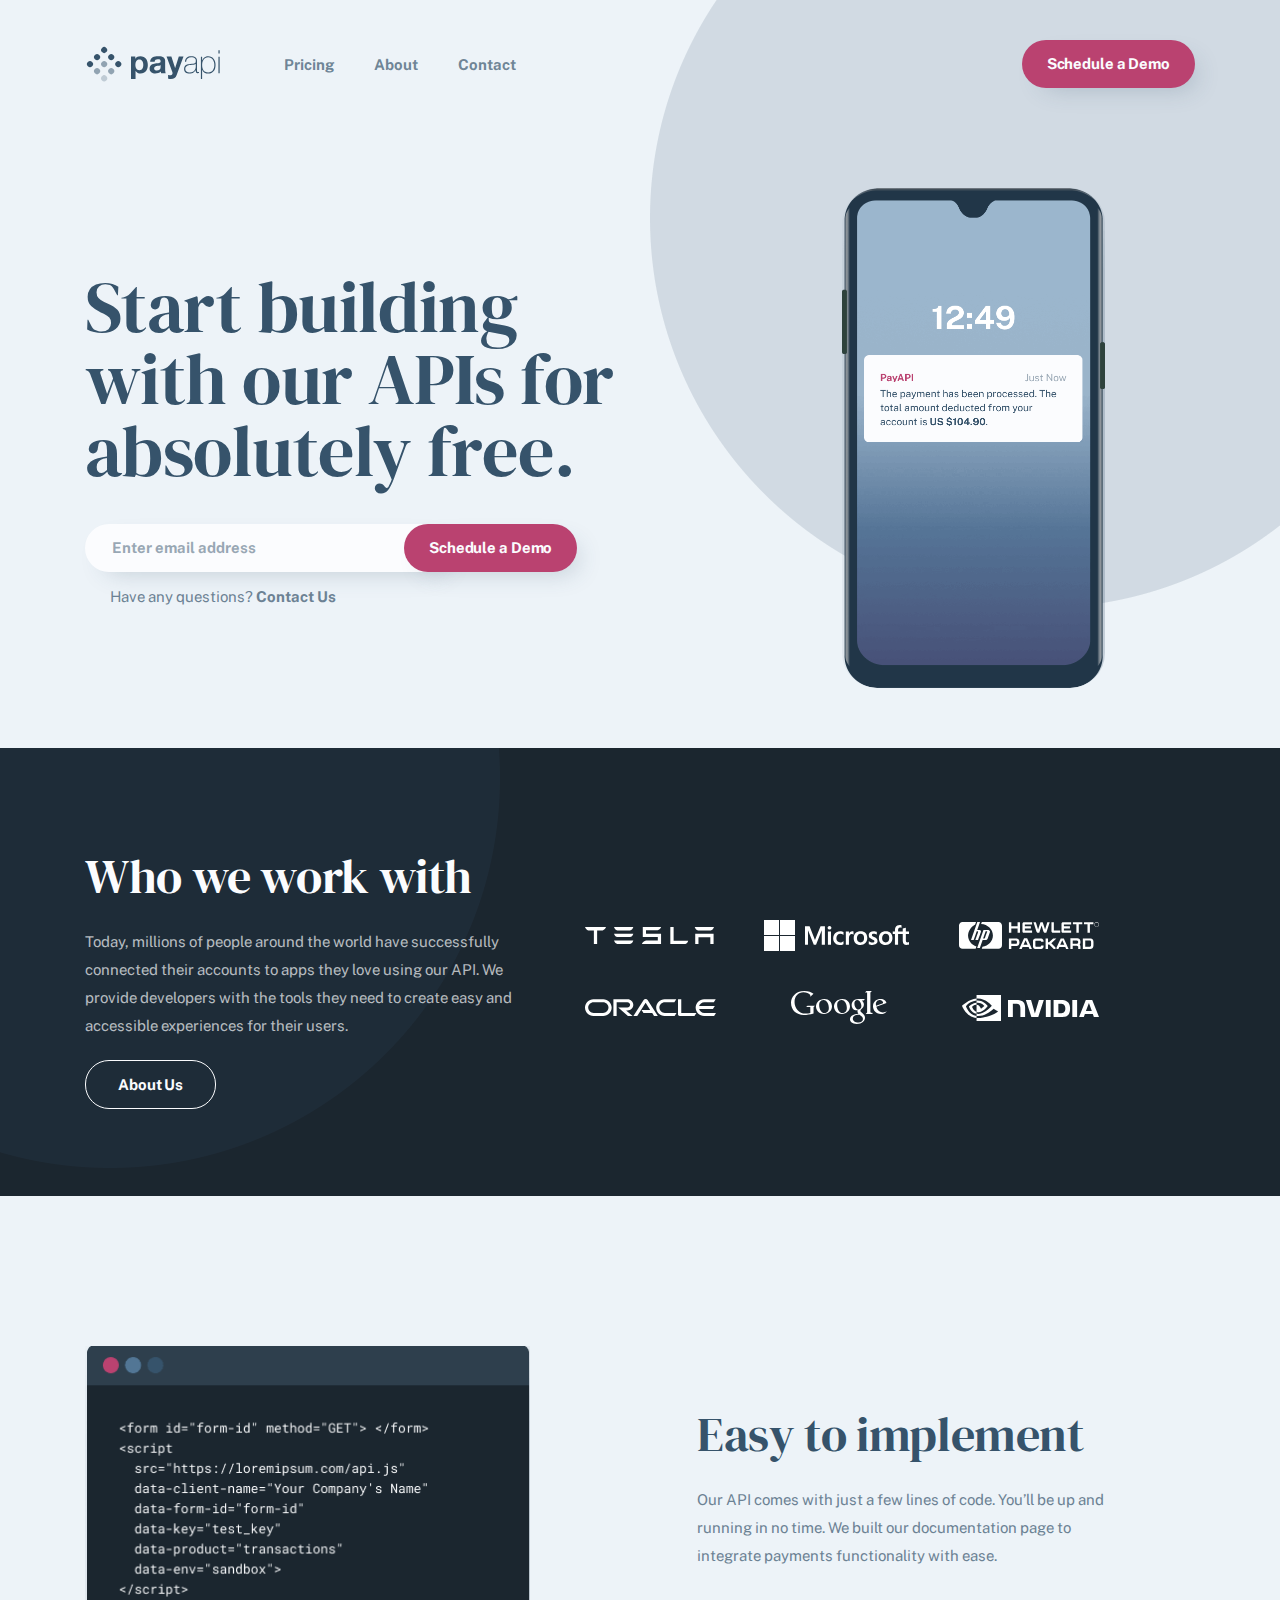
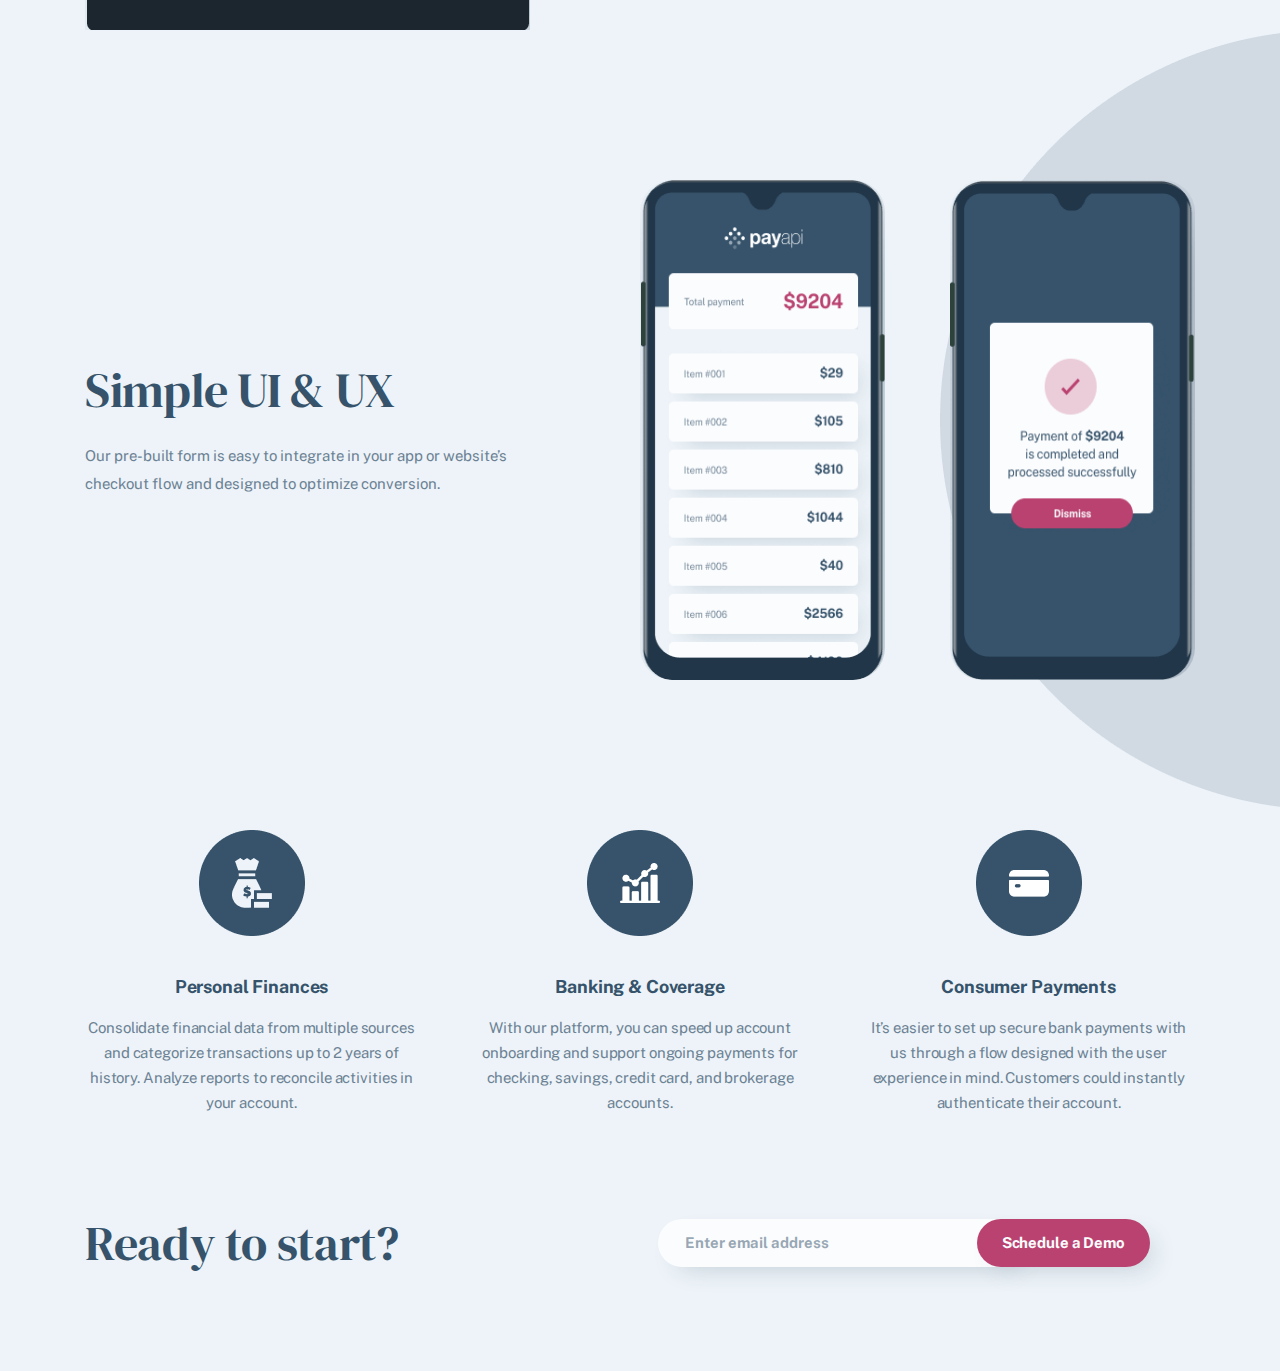
==== commit 47b31d97: "add ready section styles and responsive" ====
--- a/index.html
+++ b/index.html
@@ -159,8 +159,8 @@
           </div>
 
           <div class="simple__img-group">
-            <img class="simple__img" src="./img/simple-left.png" alt="Simple mobile" width="263" height="500">
-            <img class="simple__img" src="./img/simple-right.png" alt="Simple mobile" width="263" height="500">
+            <img class="simple__img" src="./img/simple-left.png" alt="Simple mobile" width="245" height="500">
+            <img class="simple__img" src="./img/simple-right.png" alt="Simple mobile" width="245" height="500">
           </div>
 
         </div>
@@ -208,7 +208,7 @@
             <label class="form__label" for="mail">
               <input class="form__input" type="email" id="mail" name="email" placeholder="Enter email address" required>
             </label>
-            <button class="form__btn">Schedule a Demo</button>
+            <button class="form__btn btn">Schedule a Demo</button>
           </form>
 
         </div>
@@ -218,7 +218,7 @@
   </main>
 
   <!-- site footer -->
-  <footer class="footer">
+  <!-- <footer class="footer">
     <div class="container">
       <div class="footer__inner">
 
@@ -263,7 +263,7 @@
         </ul>
       </div>
     </div>
-  </footer>
+  </footer> -->
   <!-- /site footer end -->
 </body>
 </html>--- a/css/main.min.css
+++ b/css/main.min.css
@@ -1 +1 @@
-/*! normalize.css v8.0.1 | MIT License | github.com/necolas/normalize.css */html{line-height:1.15;-webkit-text-size-adjust:100%}body{margin:0}main{display:block}h1{font-size:2em;margin:0.67em 0}hr{-webkit-box-sizing:content-box;box-sizing:content-box;height:0;overflow:visible}pre{font-family:monospace, monospace;font-size:1em}a{background-color:transparent}abbr[title]{border-bottom:none;text-decoration:underline;-webkit-text-decoration:underline dotted;text-decoration:underline dotted}b,strong{font-weight:bolder}code,kbd,samp{font-family:monospace, monospace;font-size:1em}small{font-size:80%}sub,sup{font-size:75%;line-height:0;position:relative;vertical-align:baseline}sub{bottom:-0.25em}sup{top:-0.5em}img{border-style:none}button,input,optgroup,select,textarea{font-family:inherit;font-size:100%;line-height:1.15;margin:0}button,input{overflow:visible}button,select{text-transform:none}button,[type="button"],[type="reset"],[type="submit"]{-webkit-appearance:button}button::-moz-focus-inner,[type="button"]::-moz-focus-inner,[type="reset"]::-moz-focus-inner,[type="submit"]::-moz-focus-inner{border-style:none;padding:0}button:-moz-focusring,[type="button"]:-moz-focusring,[type="reset"]:-moz-focusring,[type="submit"]:-moz-focusring{outline:1px dotted ButtonText}fieldset{padding:0.35em 0.75em 0.625em}legend{-webkit-box-sizing:border-box;box-sizing:border-box;color:inherit;display:table;max-width:100%;padding:0;white-space:normal}progress{vertical-align:baseline}textarea{overflow:auto}[type="checkbox"],[type="radio"]{-webkit-box-sizing:border-box;box-sizing:border-box;padding:0}[type="number"]::-webkit-inner-spin-button,[type="number"]::-webkit-outer-spin-button{height:auto}[type="search"]{-webkit-appearance:textfield;outline-offset:-2px}[type="search"]::-webkit-search-decoration{-webkit-appearance:none}::-webkit-file-upload-button{-webkit-appearance:button;font:inherit}details{display:block}summary{display:list-item}template{display:none}[hidden]{display:none}html{-webkit-box-sizing:border-box;box-sizing:border-box;height:100%;scroll-behavior:smooth}*,*::before,*::after{-webkit-box-sizing:inherit;box-sizing:inherit}body{display:-webkit-box;display:-ms-flexbox;display:flex;-webkit-box-orient:vertical;-webkit-box-direction:normal;-ms-flex-direction:column;flex-direction:column;height:100%;margin:0;padding:0;font-family:"DM Serif Display", sans-serif;font-size:16px;line-height:1.5}img{max-width:100%;height:auto}@font-face{font-family:"DM Serif Display";font-style:normal;font-weight:400;font-display:swap;src:url("../fonts/dm-serif-display-v9-latin-regular.woff2") format("woff2"),url("../fonts/dm-serif-display-v9-latin-regular.woff") format("woff")}@font-face{font-family:"Public Sans";font-style:normal;font-weight:400;font-display:swap;src:url("../fonts/public-sans-v11-latin-regular.woff2") format("woff2"),url("../fonts/public-sans-v11-latin-regular.woff") format("woff")}@font-face{font-family:"Public Sans";font-style:normal;font-weight:700;font-display:swap;src:url("../fonts/public-sans-v11-latin-700.woff2") format("woff2"),url("../fonts/public-sans-v11-latin-700.woff") format("woff")}.container{max-width:1150px;padding-left:20px;padding-right:20px;margin-left:auto;margin-right:auto}.visually-hidden{position:absolute;white-space:nowrap;width:1px;height:1px;overflow:hidden;border:0;padding:0;clip:rect(0 0 0 0);-webkit-clip-path:inset(50%);clip-path:inset(50%);margin:-1px}body{background-image:url("../../img/body-bg.png");background-repeat:no-repeat;background-size:780px 780px;background-position:left calc(50% + 400px) top -172px;background-color:#edf3f8}@media only screen and (max-width: 800px){body{background-size:949px 949px;background-position:center top -665px}}@media only screen and (max-width: 450px){body{background-size:780px 780px;background-position:center top -550px}}.logo{display:inline-block;text-decoration:none}.logo__img{width:135px;height:38px;display:block}.header__inner{padding-top:40px;padding-bottom:40px;display:-webkit-box;display:-ms-flexbox;display:flex;-webkit-box-align:center;-ms-flex-align:center;align-items:center;-webkit-box-pack:justify;-ms-flex-pack:justify;justify-content:space-between}.logo-nav{display:-webkit-box;display:-ms-flexbox;display:flex;-webkit-box-align:center;-ms-flex-align:center;align-items:center;-webkit-box-pack:justify;-ms-flex-pack:justify;justify-content:space-between}.header__gamburger{display:none;background-color:transparent;border:none}.header__gamburger-img{width:28px;height:17px}@media only screen and (max-width: 650px){.header__gamburger{display:block}}.nav{margin-left:64px}.nav__list{margin:0;padding:0;list-style-type:none;display:-webkit-box;display:-ms-flexbox;display:flex;-webkit-box-align:center;-ms-flex-align:center;align-items:center;-webkit-box-pack:justify;-ms-flex-pack:justify;justify-content:space-between}.nav__item ~ .nav__item{margin-left:40px}.nav__link{text-decoration:none;font-family:'Public Sans';font-weight:700;font-size:15px;line-height:18px;color:rgba(54,83,107,0.7)}.nav__link:hover{color:#36536b}.nav__link:active{color:rgba(54,83,107,0.5)}@media only screen and (max-width: 650px){.nav{display:none}.header__btn{display:none}}.btn{padding:15px 25px;font-family:'Public Sans';font-weight:700;font-size:15px;line-height:18px;letter-spacing:-0.115385px;color:#fbfcfe;background-color:#ba4270;-webkit-box-shadow:10px 10px 25px -10px rgba(54,83,107,0.25);box-shadow:10px 10px 25px -10px rgba(54,83,107,0.25);border:none;border-radius:24px}.btn:hover{background-color:#da6d97}.btn:active{background-color:#ba4270;opacity:0.5}.form__input{padding:15px 27px;padding-right:158px;font-family:"Public Sans";font-weight:700;font-size:15px;line-height:18px;color:rgba(54,83,107,0.5);background-color:#fbfcfe;-webkit-box-shadow:10px 10px 25px -10px rgba(54,83,107,0.25);box-shadow:10px 10px 25px -10px rgba(54,83,107,0.25);border:none;border-radius:24px}.form__btn{position:relative;left:-45px}.form__input::-webkit-input-placeholder{color:rgba(54,83,107,0.5)}.form__input:-ms-input-placeholder{color:rgba(54,83,107,0.5)}.form__input::-ms-input-placeholder{color:rgba(54,83,107,0.5)}.form__input::placeholder{color:rgba(54,83,107,0.5)}@media only screen and (max-width: 600px){.form__input{display:block;margin-left:auto;margin-right:auto}.form__btn{position:static;margin-top:16px;padding:15px 127px}}@media only screen and (max-width: 400px){.form__input{padding-right:80px}.form__btn{padding:15px 85px}}.hero__inner{padding-top:60px;padding-bottom:60px;display:-webkit-box;display:-ms-flexbox;display:flex;-webkit-box-align:center;-ms-flex-align:center;align-items:center;-webkit-box-pack:justify;-ms-flex-pack:justify;justify-content:space-between}.hero__heading{width:545px;margin:0;margin-bottom:37px;font-weight:400;font-size:72px;line-height:72px;letter-spacing:-0.553846px;color:#36536b}.hero__text{margin:0;margin-top:16px;margin-left:25px;font-family:'Public Sans';font-size:15px;line-height:18px;color:#6c8294}.hero__text-link{font-family:'Public Sans';font-weight:700;font-size:15px;line-height:18px;color:#6c8294;text-decoration:none}.hero__img{width:263px;height:500px;margin-right:90px;border-radius:35px}@media only screen and (max-width: 950px){.hero__heading{width:530px}.hero__img{margin-right:0}}@media only screen and (max-width: 850px){.hero__inner{-webkit-box-orient:vertical;-webkit-box-direction:reverse;-ms-flex-direction:column-reverse;flex-direction:column-reverse;text-align:center}.hero__heading{width:573px;margin-top:65px;font-size:48px;line-height:56px;letter-spacing:-0.369231px;text-align:center}.hero__text{margin-left:0}.hero__img{width:160px;height:300px;border-radius:20px}}@media only screen and (max-width: 600px){.hero__heading{width:327px;margin-left:auto;margin-right:auto;margin-top:65px;font-size:32px;line-height:36px;letter-spacing:-0.246154px}}@media only screen and (max-width: 400px){.hero__heading{width:280px}.hero__img{width:127px;height:240px;border-radius:15px}}.about{background-image:url("../../img/about.png");background-repeat:no-repeat;background-size:780px 780px;background-position:left calc(50% - 530px) top -360px;background-color:#1b262f}.about__inner{padding-top:100px;padding-bottom:100px;display:-webkit-box;display:-ms-flexbox;display:flex;-webkit-box-align:center;-ms-flex-align:center;align-items:center;-webkit-box-pack:justify;-ms-flex-pack:justify;justify-content:space-between}.about__content{width:40%}.about__heading{margin:0;margin-bottom:24px;font-weight:400;font-size:48px;line-height:56px;letter-spacing:-0.369231px;color:#fbfcfe}.about__text{margin:0;margin-bottom:32px;font-family:"Public Sans";font-size:15px;line-height:28px;color:rgba(251,252,254,0.7)}.about__link{padding:15px 32px;font-family:"Public Sans";font-weight:700;font-size:15px;line-height:18px;letter-spacing:-0.115385px;color:#fbfcfe;border:1px solid #fbfcfe;border-radius:24px;text-align:center;text-decoration:none}.about__link:hover{color:#1b262f;background-color:#fff}.about__link:active{color:#fbfcfe;background-color:transparent;opacity:0.5}.about__list{width:55%;margin:0;padding:0;list-style-type:none;display:-webkit-box;display:-ms-flexbox;display:flex;-ms-flex-wrap:wrap;flex-wrap:wrap;-webkit-box-align:center;-ms-flex-align:center;align-items:center}.about__item{margin-bottom:40px}.about__item:nth-child(2){margin-left:50px;margin-right:50px}.about__item:nth-child(4){margin-bottom:0}.about__item:nth-child(5){margin-left:75px;margin-right:75px;margin-bottom:0}.about__item:nth-child(6){margin-bottom:0}.about__item-link{text-decoration:none}.about__item-img{width:auto;height:100%;display:block}@media only screen and (max-width: 980px){.about__item{width:25%}.about__item:nth-child(2){margin-left:30px;margin-right:30px}.about__item:nth-child(5){margin-left:40px;margin-right:40px}}@media only screen and (max-width: 800px){.about__inner{-webkit-box-orient:vertical;-webkit-box-direction:reverse;-ms-flex-direction:column-reverse;flex-direction:column-reverse;text-align:center}.about__content{width:75%}.about__list{width:85%;margin-bottom:64px;text-align:center}}@media only screen and (max-width: 500px){.about__heading{font-size:32px;line-height:36px;letter-spacing:-0.246154px}.about__list{margin-left:70px}.about__item:nth-child(4){margin-bottom:40px}.about__item:nth-child(1){margin-right:51px}.about__item:nth-child(2){margin-left:0;margin-right:0}.about__item:nth-child(3){margin-right:56px}.about__item:nth-child(5){margin-left:0;margin-right:70px}}.easy__inner{padding-top:150px;padding-right:90px;display:-webkit-box;display:-ms-flexbox;display:flex;-webkit-box-align:center;-ms-flex-align:center;align-items:center;-webkit-box-pack:justify;-ms-flex-pack:justify;justify-content:space-between}.easy__img{width:445px;height:284px}.easy__content{width:40%}.easy__heading{margin:0;margin-bottom:24px;font-weight:400;font-size:48px;line-height:56px;letter-spacing:-0.369231px;color:#36536b}.easy__text{margin:0;font-family:'Public Sans';font-size:15px;line-height:28px;color:#6C8294}@media only screen and (max-width: 900px){.easy__inner{padding-right:0;-webkit-box-orient:vertical;-webkit-box-direction:normal;-ms-flex-direction:column;flex-direction:column;text-align:center}.easy__content{width:80%;text-align:center}}@media only screen and (max-width: 550px){.easy__img{width:410px;height:250px}.easy__content{width:90%}.easy__heading{font-size:36px;line-height:36px}}@media only screen and (max-width: 400px){.easy__img{width:300px;height:190px}}.simple{background-image:url(../../img/simple-bg.png);background-repeat:no-repeat;background-size:780px 780px;background-position:left calc(50% + 690px) top}.simple__inner{padding-top:150px;padding-bottom:150px;display:-webkit-box;display:-ms-flexbox;display:flex;-webkit-box-align:center;-ms-flex-align:center;align-items:center;-webkit-box-pack:justify;-ms-flex-pack:justify;justify-content:space-between}.simple__content{width:445px}.simple__heading{margin:0;margin-bottom:24px;font-weight:400;font-size:48px;line-height:56px;letter-spacing:-0.369231px;color:#36536b}.simple__text{margin:0;font-family:'Public Sans';font-size:15px;line-height:28px;color:#6c8294}.simple__img-group{width:50%;display:-webkit-box;display:-ms-flexbox;display:flex;-webkit-box-align:center;-ms-flex-align:center;align-items:center;-webkit-box-pack:justify;-ms-flex-pack:justify;justify-content:space-between}.simple__img{width:263px;height:500px;border-radius:32px}@media only screen and (max-width: 900px){.simple__inner{-webkit-box-orient:vertical;-webkit-box-direction:reverse;-ms-flex-direction:column-reverse;flex-direction:column-reverse;text-align:center}.simple__img-group{width:80%;-ms-flex-pack:distribute;justify-content:space-around}.simple__content{width:575px;margin-top:48px}}@media only screen and (max-width: 770px){.simple{background-image:none}.simple__img-group{width:365px;-webkit-box-pack:justify;-ms-flex-pack:justify;justify-content:space-between}.simple__img{width:168px;height:320px;border-radius:25px}.simple__content{width:475px}}@media only screen and (max-width: 500px){.simple__img-group{width:328px}.simple__img{width:152px;height:290px;border-radius:22px}.simple__content{width:328px}.simple__heading{font-size:36px;line-height:36px;letter-spacing:-0.276923px}}@media only screen and (max-width: 380px){.simple__img-group{width:290px}.simple__img{width:142px;height:280px;border-radius:22px}.simple__content{width:290px}}
+/*! normalize.css v8.0.1 | MIT License | github.com/necolas/normalize.css */html{line-height:1.15;-webkit-text-size-adjust:100%}body{margin:0}main{display:block}h1{font-size:2em;margin:0.67em 0}hr{-webkit-box-sizing:content-box;box-sizing:content-box;height:0;overflow:visible}pre{font-family:monospace, monospace;font-size:1em}a{background-color:transparent}abbr[title]{border-bottom:none;text-decoration:underline;-webkit-text-decoration:underline dotted;text-decoration:underline dotted}b,strong{font-weight:bolder}code,kbd,samp{font-family:monospace, monospace;font-size:1em}small{font-size:80%}sub,sup{font-size:75%;line-height:0;position:relative;vertical-align:baseline}sub{bottom:-0.25em}sup{top:-0.5em}img{border-style:none}button,input,optgroup,select,textarea{font-family:inherit;font-size:100%;line-height:1.15;margin:0}button,input{overflow:visible}button,select{text-transform:none}button,[type="button"],[type="reset"],[type="submit"]{-webkit-appearance:button}button::-moz-focus-inner,[type="button"]::-moz-focus-inner,[type="reset"]::-moz-focus-inner,[type="submit"]::-moz-focus-inner{border-style:none;padding:0}button:-moz-focusring,[type="button"]:-moz-focusring,[type="reset"]:-moz-focusring,[type="submit"]:-moz-focusring{outline:1px dotted ButtonText}fieldset{padding:0.35em 0.75em 0.625em}legend{-webkit-box-sizing:border-box;box-sizing:border-box;color:inherit;display:table;max-width:100%;padding:0;white-space:normal}progress{vertical-align:baseline}textarea{overflow:auto}[type="checkbox"],[type="radio"]{-webkit-box-sizing:border-box;box-sizing:border-box;padding:0}[type="number"]::-webkit-inner-spin-button,[type="number"]::-webkit-outer-spin-button{height:auto}[type="search"]{-webkit-appearance:textfield;outline-offset:-2px}[type="search"]::-webkit-search-decoration{-webkit-appearance:none}::-webkit-file-upload-button{-webkit-appearance:button;font:inherit}details{display:block}summary{display:list-item}template{display:none}[hidden]{display:none}html{-webkit-box-sizing:border-box;box-sizing:border-box;height:100%;scroll-behavior:smooth}*,*::before,*::after{-webkit-box-sizing:inherit;box-sizing:inherit}body{display:-webkit-box;display:-ms-flexbox;display:flex;-webkit-box-orient:vertical;-webkit-box-direction:normal;-ms-flex-direction:column;flex-direction:column;height:100%;margin:0;padding:0;font-family:"DM Serif Display", sans-serif;font-size:16px;line-height:1.5}img{max-width:100%;height:auto}@font-face{font-family:"DM Serif Display";font-style:normal;font-weight:400;font-display:swap;src:url("../fonts/dm-serif-display-v9-latin-regular.woff2") format("woff2"),url("../fonts/dm-serif-display-v9-latin-regular.woff") format("woff")}@font-face{font-family:"Public Sans";font-style:normal;font-weight:400;font-display:swap;src:url("../fonts/public-sans-v11-latin-regular.woff2") format("woff2"),url("../fonts/public-sans-v11-latin-regular.woff") format("woff")}@font-face{font-family:"Public Sans";font-style:normal;font-weight:700;font-display:swap;src:url("../fonts/public-sans-v11-latin-700.woff2") format("woff2"),url("../fonts/public-sans-v11-latin-700.woff") format("woff")}.container{max-width:1150px;padding-left:20px;padding-right:20px;margin-left:auto;margin-right:auto}.visually-hidden{position:absolute;white-space:nowrap;width:1px;height:1px;overflow:hidden;border:0;padding:0;clip:rect(0 0 0 0);-webkit-clip-path:inset(50%);clip-path:inset(50%);margin:-1px}body{background-image:url("../../img/body-bg.png");background-repeat:no-repeat;background-size:780px 780px;background-position:left calc(50% + 400px) top -172px;background-color:#edf3f8}@media only screen and (max-width: 800px){body{background-size:949px 949px;background-position:center top -665px}}@media only screen and (max-width: 450px){body{background-size:780px 780px;background-position:center top -550px}}.logo{display:inline-block;text-decoration:none}.logo__img{width:135px;height:38px;display:block}.header__inner{padding-top:40px;padding-bottom:40px;display:-webkit-box;display:-ms-flexbox;display:flex;-webkit-box-align:center;-ms-flex-align:center;align-items:center;-webkit-box-pack:justify;-ms-flex-pack:justify;justify-content:space-between}.logo-nav{display:-webkit-box;display:-ms-flexbox;display:flex;-webkit-box-align:center;-ms-flex-align:center;align-items:center;-webkit-box-pack:justify;-ms-flex-pack:justify;justify-content:space-between}.header__gamburger{display:none;background-color:transparent;border:none}.header__gamburger-img{width:28px;height:17px}@media only screen and (max-width: 650px){.header__gamburger{display:block}}.nav{margin-left:64px}.nav__list{margin:0;padding:0;list-style-type:none;display:-webkit-box;display:-ms-flexbox;display:flex;-webkit-box-align:center;-ms-flex-align:center;align-items:center;-webkit-box-pack:justify;-ms-flex-pack:justify;justify-content:space-between}.nav__item ~ .nav__item{margin-left:40px}.nav__link{text-decoration:none;font-family:'Public Sans';font-weight:700;font-size:15px;line-height:18px;color:rgba(54,83,107,0.7)}.nav__link:hover{color:#36536b}.nav__link:active{color:rgba(54,83,107,0.5)}@media only screen and (max-width: 650px){.nav{display:none}.header__btn{display:none}}.btn{padding:15px 25px;font-family:'Public Sans';font-weight:700;font-size:15px;line-height:18px;letter-spacing:-0.115385px;color:#fbfcfe;background-color:#ba4270;-webkit-box-shadow:10px 10px 25px -10px rgba(54,83,107,0.25);box-shadow:10px 10px 25px -10px rgba(54,83,107,0.25);border:none;border-radius:24px}.btn:hover{background-color:#da6d97}.btn:active{background-color:#ba4270;opacity:0.5}.form__input{padding:15px 27px;padding-right:158px;font-family:"Public Sans";font-weight:700;font-size:15px;line-height:18px;color:rgba(54,83,107,0.5);background-color:#fbfcfe;-webkit-box-shadow:10px 10px 25px -10px rgba(54,83,107,0.25);box-shadow:10px 10px 25px -10px rgba(54,83,107,0.25);border:none;border-radius:24px;outline:none}.form__btn{position:relative;left:-45px}.form__input::-webkit-input-placeholder{color:rgba(54,83,107,0.5)}.form__input:-ms-input-placeholder{color:rgba(54,83,107,0.5)}.form__input::-ms-input-placeholder{color:rgba(54,83,107,0.5)}.form__input::placeholder{color:rgba(54,83,107,0.5)}@media only screen and (max-width: 600px){.form__input{display:block;margin-left:auto;margin-right:auto}.form__btn{position:static;margin-top:16px;padding:15px 117px}}@media only screen and (max-width: 400px){.form__input{padding-right:80px}.form__btn{padding:15px 75px}}.hero__inner{padding-top:60px;padding-bottom:60px;display:-webkit-box;display:-ms-flexbox;display:flex;-webkit-box-align:center;-ms-flex-align:center;align-items:center;-webkit-box-pack:justify;-ms-flex-pack:justify;justify-content:space-between}.hero__heading{width:545px;margin:0;margin-bottom:37px;font-weight:400;font-size:72px;line-height:72px;letter-spacing:-0.553846px;color:#36536b}.hero__text{margin:0;margin-top:16px;margin-left:25px;font-family:'Public Sans';font-size:15px;line-height:18px;color:#6c8294}.hero__text-link{font-family:'Public Sans';font-weight:700;font-size:15px;line-height:18px;color:#6c8294;text-decoration:none}.hero__img{width:263px;height:500px;margin-right:90px;border-radius:35px}@media only screen and (max-width: 950px){.hero__heading{width:530px}.hero__img{margin-right:0}}@media only screen and (max-width: 850px){.hero__inner{-webkit-box-orient:vertical;-webkit-box-direction:reverse;-ms-flex-direction:column-reverse;flex-direction:column-reverse;text-align:center}.hero__heading{width:573px;margin-top:65px;font-size:48px;line-height:56px;letter-spacing:-0.369231px;text-align:center}.hero__text{margin-left:0}.hero__img{width:160px;height:300px;border-radius:20px}}@media only screen and (max-width: 600px){.hero__heading{width:327px;margin-left:auto;margin-right:auto;margin-top:65px;font-size:32px;line-height:36px;letter-spacing:-0.246154px}}@media only screen and (max-width: 400px){.hero__heading{width:280px}.hero__img{width:127px;height:240px;border-radius:15px}}.about{background-image:url("../../img/about.png");background-repeat:no-repeat;background-size:780px 780px;background-position:left calc(50% - 530px) top -360px;background-color:#1b262f}.about__inner{padding-top:100px;padding-bottom:100px;display:-webkit-box;display:-ms-flexbox;display:flex;-webkit-box-align:center;-ms-flex-align:center;align-items:center;-webkit-box-pack:justify;-ms-flex-pack:justify;justify-content:space-between}.about__content{width:40%}.about__heading{margin:0;margin-bottom:24px;font-weight:400;font-size:48px;line-height:56px;letter-spacing:-0.369231px;color:#fbfcfe}.about__text{margin:0;margin-bottom:32px;font-family:"Public Sans";font-size:15px;line-height:28px;color:rgba(251,252,254,0.7)}.about__link{padding:15px 32px;font-family:"Public Sans";font-weight:700;font-size:15px;line-height:18px;letter-spacing:-0.115385px;color:#fbfcfe;border:1px solid #fbfcfe;border-radius:24px;text-align:center;text-decoration:none}.about__link:hover{color:#1b262f;background-color:#fff}.about__link:active{color:#fbfcfe;background-color:transparent;opacity:0.5}.about__list{width:55%;margin:0;padding:0;list-style-type:none;display:-webkit-box;display:-ms-flexbox;display:flex;-ms-flex-wrap:wrap;flex-wrap:wrap;-webkit-box-align:center;-ms-flex-align:center;align-items:center}.about__item{margin-bottom:40px}.about__item:nth-child(2){margin-left:50px;margin-right:50px}.about__item:nth-child(4){margin-bottom:0}.about__item:nth-child(5){margin-left:75px;margin-right:75px;margin-bottom:0}.about__item:nth-child(6){margin-bottom:0}.about__item-link{text-decoration:none}.about__item-img{width:auto;height:100%;display:block}@media only screen and (max-width: 980px){.about__item{width:25%}.about__item:nth-child(2){margin-left:30px;margin-right:30px}.about__item:nth-child(5){margin-left:40px;margin-right:40px}}@media only screen and (max-width: 800px){.about__inner{-webkit-box-orient:vertical;-webkit-box-direction:reverse;-ms-flex-direction:column-reverse;flex-direction:column-reverse;text-align:center}.about__content{width:75%}.about__list{width:85%;margin-bottom:64px;text-align:center}}@media only screen and (max-width: 500px){.about__heading{font-size:32px;line-height:36px;letter-spacing:-0.246154px}.about__list{margin-left:70px}.about__item:nth-child(4){margin-bottom:40px}.about__item:nth-child(1){margin-right:51px}.about__item:nth-child(2){margin-left:0;margin-right:0}.about__item:nth-child(3){margin-right:56px}.about__item:nth-child(5){margin-left:0;margin-right:70px}}.easy__inner{padding-top:150px;padding-right:90px;display:-webkit-box;display:-ms-flexbox;display:flex;-webkit-box-align:center;-ms-flex-align:center;align-items:center;-webkit-box-pack:justify;-ms-flex-pack:justify;justify-content:space-between}.easy__img{width:445px;height:284px}.easy__content{width:40%}.easy__heading{margin:0;margin-bottom:24px;font-weight:400;font-size:48px;line-height:56px;letter-spacing:-0.369231px;color:#36536b}.easy__text{margin:0;font-family:'Public Sans';font-size:15px;line-height:28px;color:#6C8294}@media only screen and (max-width: 900px){.easy__inner{padding-right:0;-webkit-box-orient:vertical;-webkit-box-direction:normal;-ms-flex-direction:column;flex-direction:column;text-align:center}.easy__content{width:80%;margin-top:48px;text-align:center}}@media only screen and (max-width: 550px){.easy__img{width:410px;height:250px}.easy__content{width:90%}.easy__heading{font-size:36px;line-height:36px}}@media only screen and (max-width: 400px){.easy__img{width:300px;height:190px}}.simple{background-image:url(../../img/simple-bg.png);background-repeat:no-repeat;background-size:780px 780px;background-position:left calc(50% + 690px) top}.simple__inner{padding-top:150px;padding-bottom:150px;display:-webkit-box;display:-ms-flexbox;display:flex;-webkit-box-align:center;-ms-flex-align:center;align-items:center;-webkit-box-pack:justify;-ms-flex-pack:justify;justify-content:space-between}.simple__content{width:40%}.simple__heading{margin:0;margin-bottom:24px;font-weight:400;font-size:48px;line-height:56px;letter-spacing:-0.369231px;color:#36536b}.simple__text{margin:0;font-family:'Public Sans';font-size:15px;line-height:28px;color:#6c8294}.simple__img-group{width:50%;display:-webkit-box;display:-ms-flexbox;display:flex;-webkit-box-align:center;-ms-flex-align:center;align-items:center;-webkit-box-pack:justify;-ms-flex-pack:justify;justify-content:space-between}.simple__img{width:245px;height:500px;border-radius:32px}@media only screen and (max-width: 1020px){.simple__img{width:215px;height:460px}}@media only screen and (max-width: 900px){.simple__inner{-webkit-box-orient:vertical;-webkit-box-direction:reverse;-ms-flex-direction:column-reverse;flex-direction:column-reverse;text-align:center}.simple__img-group{width:80%;-ms-flex-pack:distribute;justify-content:space-around}.simple__content{width:575px;margin-top:48px}}@media only screen and (max-width: 770px){.simple{background-image:none}.simple__img-group{width:365px;-webkit-box-pack:justify;-ms-flex-pack:justify;justify-content:space-between}.simple__img{width:168px;height:320px;border-radius:25px}.simple__content{width:475px}}@media only screen and (max-width: 500px){.simple__img-group{width:328px}.simple__img{width:152px;height:290px;border-radius:22px}.simple__content{width:328px}.simple__heading{font-size:36px;line-height:36px;letter-spacing:-0.276923px}}@media only screen and (max-width: 380px){.simple__img-group{width:290px}.simple__img{width:142px;height:280px;border-radius:22px}.simple__content{width:290px}}.info__inner{padding-bottom:100px;text-align:center}.info__list{margin:0;padding:0;list-style-type:none;display:-webkit-box;display:-ms-flexbox;display:flex;-webkit-box-align:center;-ms-flex-align:center;align-items:center;-webkit-box-pack:justify;-ms-flex-pack:justify;justify-content:space-between}.info__item{width:30%}.info__img{width:106px;height:106px}.info__heading{margin:0;margin-top:32px;margin-bottom:16px;font-family:'Public Sans';font-weight:700;font-size:18px;line-height:25px;letter-spacing:-0.138462px;color:#36536B}.info__text{margin:0;font-family:'Public Sans';font-size:15px;line-height:25px;letter-spacing:-0.115385px;color:#6C8294}@media only screen and (max-width: 680px){.info__list{-webkit-box-orient:vertical;-webkit-box-direction:normal;-ms-flex-direction:column;flex-direction:column;text-align:center}.info__item{width:90%;margin-bottom:48px}}.ready__inner{margin-bottom:100px;display:-webkit-box;display:-ms-flexbox;display:flex;-webkit-box-align:center;-ms-flex-align:center;align-items:center;-webkit-box-pack:justify;-ms-flex-pack:justify;justify-content:space-between}.ready__heading{margin:0;font-weight:400;font-size:48px;line-height:56px;letter-spacing:-0.369231px;color:#36536b}@media only screen and (max-width: 920px){.ready__inner{-webkit-box-orient:vertical;-webkit-box-direction:normal;-ms-flex-direction:column;flex-direction:column;text-align:center}.ready__heading{margin-bottom:40px}}@media only screen and (max-width: 480px){.ready__heading{font-size:32px;line-height:36px;letter-spacing:-0.246154px}}
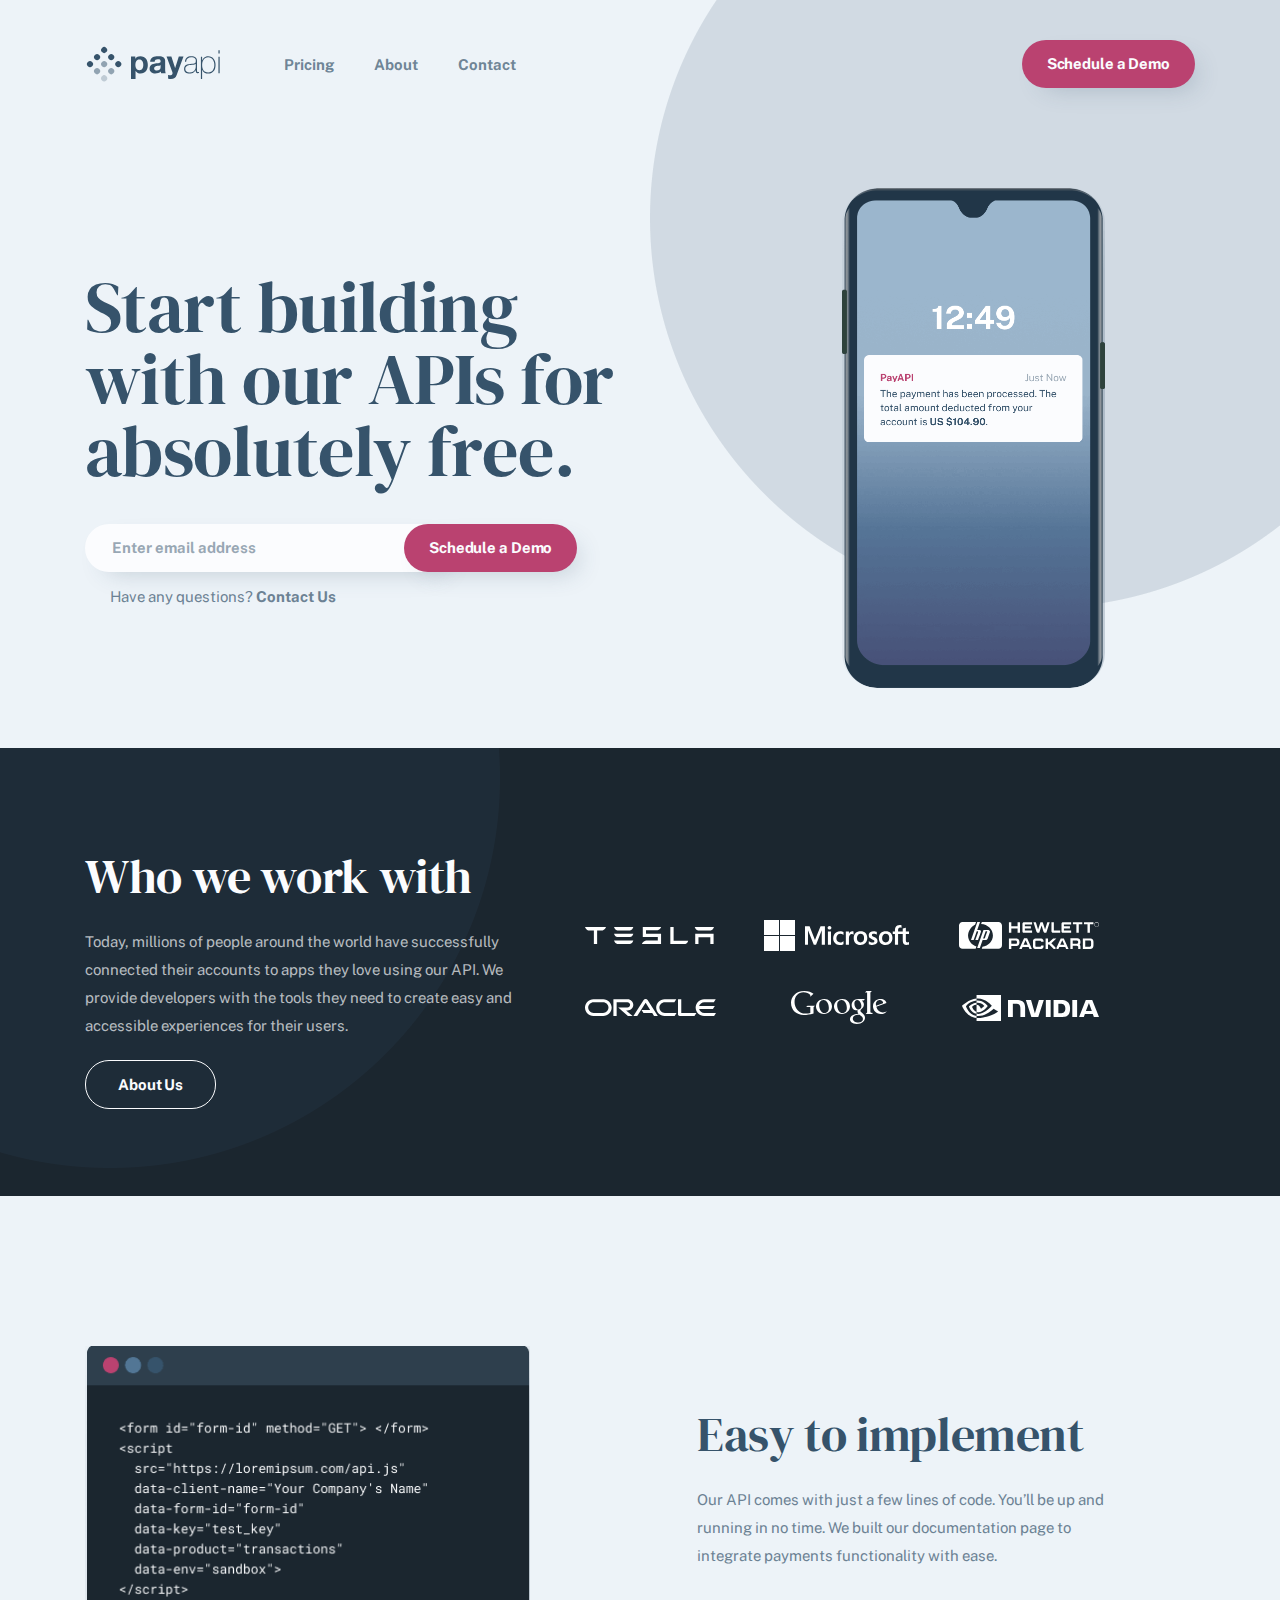
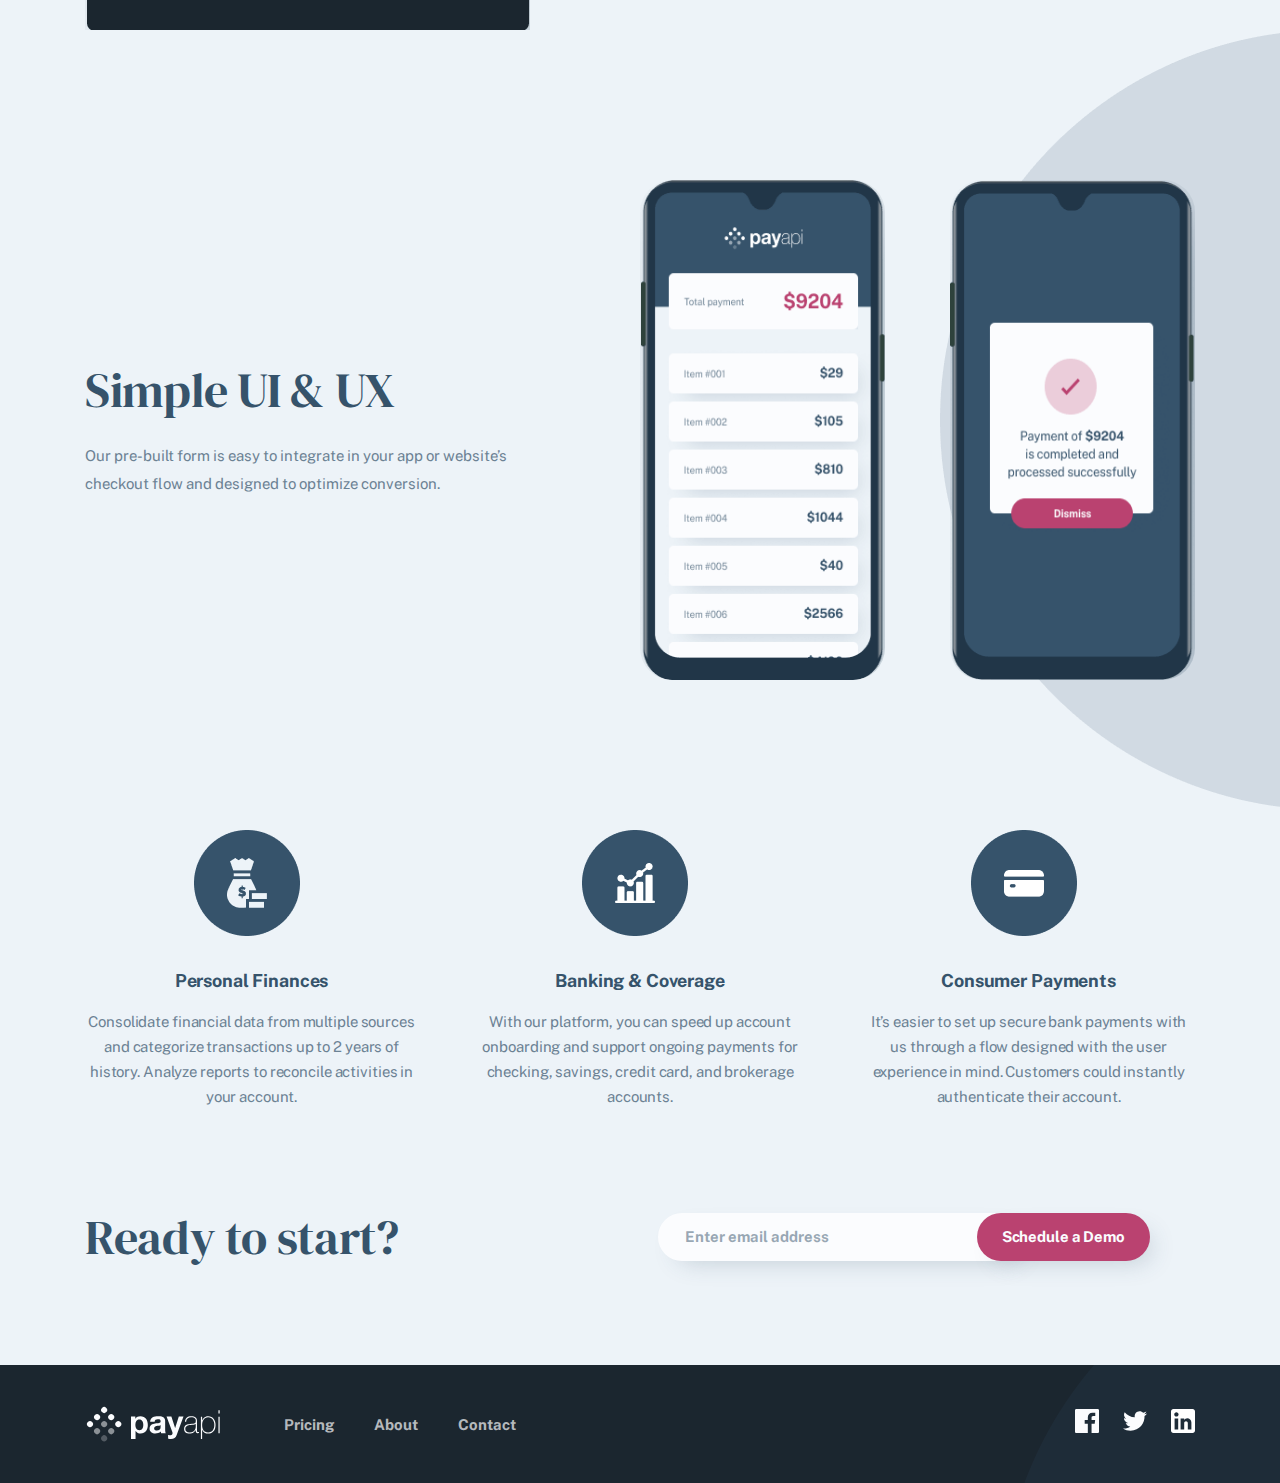
==== commit 508df86a: "add footer styles and responsive" ====
--- a/index.html
+++ b/index.html
@@ -174,20 +174,17 @@
         <div class="info__inner">
           <ul class="info__list">
             <li class="info__item">
-              <img class="info__img" src="./img/personal.png" alt="Personal" width="106" height="106">
-              <h4 class="info__heading">Personal Finances</h4>
+              <h4 class="info__heading personal">Personal Finances</h4>
               <p class="info__text">Consolidate financial data from multiple sources and categorize transactions up to 2 years of history. Analyze reports to reconcile activities in your account. </p>
             </li>
 
             <li class="info__item">
-              <img class="info__img" src="./img/banking.png" alt="Banking" width="106" height="106">
-              <h4 class="info__heading">Banking & Coverage</h4>
+              <h4 class="info__heading banking">Banking & Coverage</h4>
               <p class="info__text">With our platform, you can speed up account onboarding and support ongoing payments for checking, savings, credit card, and brokerage accounts.</p>
             </li>
 
             <li class="info__item">
-              <img class="info__img" src="./img/consumer.png" alt="Consumer" width="106" height="106">
-              <h4 class="info__heading">Consumer Payments</h4>
+              <h4 class="info__heading consumer">Consumer Payments</h4>
               <p class="info__text">It’s easier to set up secure bank payments with us through a flow designed with the user experience in mind. Customers could instantly authenticate their account.</p>
             </li>
 
@@ -218,52 +215,56 @@
   </main>
 
   <!-- site footer -->
-  <!-- <footer class="footer">
+  <footer class="footer">
     <div class="container">
       <div class="footer__inner">
 
-        <a class="logo" href="./index.html" target="_blank">
-          <img class="logo__img" src="./img/logo.svg" alt="Site logo" width="135" height="38">
-        </a>
-
-        <nav class="navbar">
-          <ul class="nav__list">
-
-            <li class="nav__item">
-              <a class="nav__link" href="#" target="_blank">Pricing</a>
-            </li>
-
-            <li class="nav__item">
-              <a class="nav__link" href="#" target="_blank">About</a>
-            </li>
-
-            <li class="nav__item">
-              <a class="nav__link" href="#" target="_blank">Contact</a>
-            </li>
-
-          </ul>
-        </nav>
+        <div class="footer__logo-nav logo-nav">
+          <a class="logo" href="./index.html" target="_blank">
+            <img class="footer__logo-img logo__img" src="./img/footer-logo.svg" alt="Site logo" width="135" height="38">
+          </a>
+
+          <nav class="footer__nav nav">
+            <ul class="footer__nav-list nav__list">
+              <li class="nav__item">
+                <a class="footer__nav-link nav__link" href="#" target="_blank">Pricing</a>
+              </li>
+              <li class="nav__item">
+                <a class="footer__nav-link nav__link" href="#" target="_blank">About</a>
+              </li>
+              <li class="nav__item">
+                <a class="footer__nav-link nav__link" href="#" target="_blank">Contact</a>
+              </li>
+            </ul>
+          </nav>
+        </div>
 
         <ul class="footer__icon-list">
           <li class="footer__icon-item">
             <a class="footer__icon-link" href="https://www.facebook.com">
-              <img class="footer__icon-img" src="./img/facebook.svg" alt="Facebook" width="24" height="24">
+              <svg class="footer__icon-img" width="24" height="24" viewBox="0 0 24 24" fill="none" xmlns="http://www.w3.org/2000/svg">
+                <path id="Path" d="M22.675 0H1.325C0.593 0 0 0.593 0 1.325V22.676C0 23.407 0.593 24 1.325 24H12.82V14.706H9.692V11.084H12.82V8.413C12.82 5.313 14.713 3.625 17.479 3.625C18.804 3.625 19.942 3.724 20.274 3.768V7.008L18.356 7.009C16.852 7.009 16.561 7.724 16.561 8.772V11.085H20.148L19.681 14.707H16.561V24H22.677C23.407 24 24 23.407 24 22.675V1.325C24 0.593 23.407 0 22.675 0Z" fill="#FBFCFE"/>
+                </svg>
             </a>
           </li>
           <li class="footer__icon-item">
             <a class="footer__icon-link" href="https://www.twitter.com">
-              <img class="footer__icon-img" src="./img/twitter.svg" alt="Twitter" width="24" height="20">
+              <svg class="footer__icon-img" width="24" height="20" viewBox="0 0 24 20" fill="none" xmlns="http://www.w3.org/2000/svg">
+                <path id="Path" d="M24 2.55705C23.117 2.94905 22.168 3.21305 21.172 3.33205C22.189 2.72305 22.97 1.75805 23.337 0.608047C22.386 1.17205 21.332 1.58205 20.21 1.80305C19.313 0.846047 18.032 0.248047 16.616 0.248047C13.437 0.248047 11.101 3.21405 11.819 6.29305C7.728 6.08805 4.1 4.12805 1.671 1.14905C0.381 3.36205 1.002 6.25705 3.194 7.72305C2.388 7.69705 1.628 7.47605 0.965 7.10705C0.911 9.38805 2.546 11.522 4.914 11.997C4.221 12.185 3.462 12.229 2.69 12.081C3.316 14.037 5.134 15.46 7.29 15.5C5.22 17.123 2.612 17.848 0 17.54C2.179 18.937 4.768 19.752 7.548 19.752C16.69 19.752 21.855 12.031 21.543 5.10605C22.505 4.41105 23.34 3.54405 24 2.55705Z" fill="#FBFCFE"/>
+                </svg>
             </a>
           </li>
           <li class="footer__icon-item">
             <a class="footer__icon-link" href="https://www.linkedin.com">
-              <img class="footer__icon-img" src="./img/linkedin.svg" alt="Linkedin" width="24" height="24">
+              <svg class="footer__icon-img" width="24" height="24" viewBox="0 0 24 24" fill="none" xmlns="http://www.w3.org/2000/svg">
+                <path id="Shape" fill-rule="evenodd" clip-rule="evenodd" d="M2.4 0H21.6C22.92 0 24 1.08 24 2.4V21.6C24 22.92 22.92 24 21.6 24H2.4C1.08 24 0 22.92 0 21.6V2.4C0 1.08 1.08 0 2.4 0ZM3.6 20.4H7.2V9.6H3.6V20.4ZM5.4 7.56C4.2 7.56 3.24 6.6 3.24 5.4C3.24 4.2 4.2 3.24 5.4 3.24C6.6 3.24 7.56 4.2 7.56 5.4C7.56 6.6 6.6 7.56 5.4 7.56ZM16.8 20.4H20.4V13.56C20.4 11.28 18.48 9.36 16.2 9.36C15.12 9.36 13.8 10.08 13.2 11.04V9.6H9.6V20.4H13.2V14.04C13.2 13.08 14.04 12.24 15 12.24C15.96 12.24 16.8 13.08 16.8 14.04V20.4Z" fill="white"/>
+                </svg>
             </a>
           </li>
         </ul>
       </div>
     </div>
-  </footer> -->
+  </footer>
   <!-- /site footer end -->
 </body>
 </html>--- a/css/main.min.css
+++ b/css/main.min.css
@@ -1 +1 @@
-/*! normalize.css v8.0.1 | MIT License | github.com/necolas/normalize.css */html{line-height:1.15;-webkit-text-size-adjust:100%}body{margin:0}main{display:block}h1{font-size:2em;margin:0.67em 0}hr{-webkit-box-sizing:content-box;box-sizing:content-box;height:0;overflow:visible}pre{font-family:monospace, monospace;font-size:1em}a{background-color:transparent}abbr[title]{border-bottom:none;text-decoration:underline;-webkit-text-decoration:underline dotted;text-decoration:underline dotted}b,strong{font-weight:bolder}code,kbd,samp{font-family:monospace, monospace;font-size:1em}small{font-size:80%}sub,sup{font-size:75%;line-height:0;position:relative;vertical-align:baseline}sub{bottom:-0.25em}sup{top:-0.5em}img{border-style:none}button,input,optgroup,select,textarea{font-family:inherit;font-size:100%;line-height:1.15;margin:0}button,input{overflow:visible}button,select{text-transform:none}button,[type="button"],[type="reset"],[type="submit"]{-webkit-appearance:button}button::-moz-focus-inner,[type="button"]::-moz-focus-inner,[type="reset"]::-moz-focus-inner,[type="submit"]::-moz-focus-inner{border-style:none;padding:0}button:-moz-focusring,[type="button"]:-moz-focusring,[type="reset"]:-moz-focusring,[type="submit"]:-moz-focusring{outline:1px dotted ButtonText}fieldset{padding:0.35em 0.75em 0.625em}legend{-webkit-box-sizing:border-box;box-sizing:border-box;color:inherit;display:table;max-width:100%;padding:0;white-space:normal}progress{vertical-align:baseline}textarea{overflow:auto}[type="checkbox"],[type="radio"]{-webkit-box-sizing:border-box;box-sizing:border-box;padding:0}[type="number"]::-webkit-inner-spin-button,[type="number"]::-webkit-outer-spin-button{height:auto}[type="search"]{-webkit-appearance:textfield;outline-offset:-2px}[type="search"]::-webkit-search-decoration{-webkit-appearance:none}::-webkit-file-upload-button{-webkit-appearance:button;font:inherit}details{display:block}summary{display:list-item}template{display:none}[hidden]{display:none}html{-webkit-box-sizing:border-box;box-sizing:border-box;height:100%;scroll-behavior:smooth}*,*::before,*::after{-webkit-box-sizing:inherit;box-sizing:inherit}body{display:-webkit-box;display:-ms-flexbox;display:flex;-webkit-box-orient:vertical;-webkit-box-direction:normal;-ms-flex-direction:column;flex-direction:column;height:100%;margin:0;padding:0;font-family:"DM Serif Display", sans-serif;font-size:16px;line-height:1.5}img{max-width:100%;height:auto}@font-face{font-family:"DM Serif Display";font-style:normal;font-weight:400;font-display:swap;src:url("../fonts/dm-serif-display-v9-latin-regular.woff2") format("woff2"),url("../fonts/dm-serif-display-v9-latin-regular.woff") format("woff")}@font-face{font-family:"Public Sans";font-style:normal;font-weight:400;font-display:swap;src:url("../fonts/public-sans-v11-latin-regular.woff2") format("woff2"),url("../fonts/public-sans-v11-latin-regular.woff") format("woff")}@font-face{font-family:"Public Sans";font-style:normal;font-weight:700;font-display:swap;src:url("../fonts/public-sans-v11-latin-700.woff2") format("woff2"),url("../fonts/public-sans-v11-latin-700.woff") format("woff")}.container{max-width:1150px;padding-left:20px;padding-right:20px;margin-left:auto;margin-right:auto}.visually-hidden{position:absolute;white-space:nowrap;width:1px;height:1px;overflow:hidden;border:0;padding:0;clip:rect(0 0 0 0);-webkit-clip-path:inset(50%);clip-path:inset(50%);margin:-1px}body{background-image:url("../../img/body-bg.png");background-repeat:no-repeat;background-size:780px 780px;background-position:left calc(50% + 400px) top -172px;background-color:#edf3f8}@media only screen and (max-width: 800px){body{background-size:949px 949px;background-position:center top -665px}}@media only screen and (max-width: 450px){body{background-size:780px 780px;background-position:center top -550px}}.logo{display:inline-block;text-decoration:none}.logo__img{width:135px;height:38px;display:block}.header__inner{padding-top:40px;padding-bottom:40px;display:-webkit-box;display:-ms-flexbox;display:flex;-webkit-box-align:center;-ms-flex-align:center;align-items:center;-webkit-box-pack:justify;-ms-flex-pack:justify;justify-content:space-between}.logo-nav{display:-webkit-box;display:-ms-flexbox;display:flex;-webkit-box-align:center;-ms-flex-align:center;align-items:center;-webkit-box-pack:justify;-ms-flex-pack:justify;justify-content:space-between}.header__gamburger{display:none;background-color:transparent;border:none}.header__gamburger-img{width:28px;height:17px}@media only screen and (max-width: 650px){.header__gamburger{display:block}}.nav{margin-left:64px}.nav__list{margin:0;padding:0;list-style-type:none;display:-webkit-box;display:-ms-flexbox;display:flex;-webkit-box-align:center;-ms-flex-align:center;align-items:center;-webkit-box-pack:justify;-ms-flex-pack:justify;justify-content:space-between}.nav__item ~ .nav__item{margin-left:40px}.nav__link{text-decoration:none;font-family:'Public Sans';font-weight:700;font-size:15px;line-height:18px;color:rgba(54,83,107,0.7)}.nav__link:hover{color:#36536b}.nav__link:active{color:rgba(54,83,107,0.5)}@media only screen and (max-width: 650px){.nav{display:none}.header__btn{display:none}}.btn{padding:15px 25px;font-family:'Public Sans';font-weight:700;font-size:15px;line-height:18px;letter-spacing:-0.115385px;color:#fbfcfe;background-color:#ba4270;-webkit-box-shadow:10px 10px 25px -10px rgba(54,83,107,0.25);box-shadow:10px 10px 25px -10px rgba(54,83,107,0.25);border:none;border-radius:24px}.btn:hover{background-color:#da6d97}.btn:active{background-color:#ba4270;opacity:0.5}.form__input{padding:15px 27px;padding-right:158px;font-family:"Public Sans";font-weight:700;font-size:15px;line-height:18px;color:rgba(54,83,107,0.5);background-color:#fbfcfe;-webkit-box-shadow:10px 10px 25px -10px rgba(54,83,107,0.25);box-shadow:10px 10px 25px -10px rgba(54,83,107,0.25);border:none;border-radius:24px;outline:none}.form__btn{position:relative;left:-45px}.form__input::-webkit-input-placeholder{color:rgba(54,83,107,0.5)}.form__input:-ms-input-placeholder{color:rgba(54,83,107,0.5)}.form__input::-ms-input-placeholder{color:rgba(54,83,107,0.5)}.form__input::placeholder{color:rgba(54,83,107,0.5)}@media only screen and (max-width: 600px){.form__input{display:block;margin-left:auto;margin-right:auto}.form__btn{position:static;margin-top:16px;padding:15px 117px}}@media only screen and (max-width: 400px){.form__input{padding-right:80px}.form__btn{padding:15px 75px}}.hero__inner{padding-top:60px;padding-bottom:60px;display:-webkit-box;display:-ms-flexbox;display:flex;-webkit-box-align:center;-ms-flex-align:center;align-items:center;-webkit-box-pack:justify;-ms-flex-pack:justify;justify-content:space-between}.hero__heading{width:545px;margin:0;margin-bottom:37px;font-weight:400;font-size:72px;line-height:72px;letter-spacing:-0.553846px;color:#36536b}.hero__text{margin:0;margin-top:16px;margin-left:25px;font-family:'Public Sans';font-size:15px;line-height:18px;color:#6c8294}.hero__text-link{font-family:'Public Sans';font-weight:700;font-size:15px;line-height:18px;color:#6c8294;text-decoration:none}.hero__img{width:263px;height:500px;margin-right:90px;border-radius:35px}@media only screen and (max-width: 950px){.hero__heading{width:530px}.hero__img{margin-right:0}}@media only screen and (max-width: 850px){.hero__inner{-webkit-box-orient:vertical;-webkit-box-direction:reverse;-ms-flex-direction:column-reverse;flex-direction:column-reverse;text-align:center}.hero__heading{width:573px;margin-top:65px;font-size:48px;line-height:56px;letter-spacing:-0.369231px;text-align:center}.hero__text{margin-left:0}.hero__img{width:160px;height:300px;border-radius:20px}}@media only screen and (max-width: 600px){.hero__heading{width:327px;margin-left:auto;margin-right:auto;margin-top:65px;font-size:32px;line-height:36px;letter-spacing:-0.246154px}}@media only screen and (max-width: 400px){.hero__heading{width:280px}.hero__img{width:127px;height:240px;border-radius:15px}}.about{background-image:url("../../img/about.png");background-repeat:no-repeat;background-size:780px 780px;background-position:left calc(50% - 530px) top -360px;background-color:#1b262f}.about__inner{padding-top:100px;padding-bottom:100px;display:-webkit-box;display:-ms-flexbox;display:flex;-webkit-box-align:center;-ms-flex-align:center;align-items:center;-webkit-box-pack:justify;-ms-flex-pack:justify;justify-content:space-between}.about__content{width:40%}.about__heading{margin:0;margin-bottom:24px;font-weight:400;font-size:48px;line-height:56px;letter-spacing:-0.369231px;color:#fbfcfe}.about__text{margin:0;margin-bottom:32px;font-family:"Public Sans";font-size:15px;line-height:28px;color:rgba(251,252,254,0.7)}.about__link{padding:15px 32px;font-family:"Public Sans";font-weight:700;font-size:15px;line-height:18px;letter-spacing:-0.115385px;color:#fbfcfe;border:1px solid #fbfcfe;border-radius:24px;text-align:center;text-decoration:none}.about__link:hover{color:#1b262f;background-color:#fff}.about__link:active{color:#fbfcfe;background-color:transparent;opacity:0.5}.about__list{width:55%;margin:0;padding:0;list-style-type:none;display:-webkit-box;display:-ms-flexbox;display:flex;-ms-flex-wrap:wrap;flex-wrap:wrap;-webkit-box-align:center;-ms-flex-align:center;align-items:center}.about__item{margin-bottom:40px}.about__item:nth-child(2){margin-left:50px;margin-right:50px}.about__item:nth-child(4){margin-bottom:0}.about__item:nth-child(5){margin-left:75px;margin-right:75px;margin-bottom:0}.about__item:nth-child(6){margin-bottom:0}.about__item-link{text-decoration:none}.about__item-img{width:auto;height:100%;display:block}@media only screen and (max-width: 980px){.about__item{width:25%}.about__item:nth-child(2){margin-left:30px;margin-right:30px}.about__item:nth-child(5){margin-left:40px;margin-right:40px}}@media only screen and (max-width: 800px){.about__inner{-webkit-box-orient:vertical;-webkit-box-direction:reverse;-ms-flex-direction:column-reverse;flex-direction:column-reverse;text-align:center}.about__content{width:75%}.about__list{width:85%;margin-bottom:64px;text-align:center}}@media only screen and (max-width: 500px){.about__heading{font-size:32px;line-height:36px;letter-spacing:-0.246154px}.about__list{margin-left:70px}.about__item:nth-child(4){margin-bottom:40px}.about__item:nth-child(1){margin-right:51px}.about__item:nth-child(2){margin-left:0;margin-right:0}.about__item:nth-child(3){margin-right:56px}.about__item:nth-child(5){margin-left:0;margin-right:70px}}.easy__inner{padding-top:150px;padding-right:90px;display:-webkit-box;display:-ms-flexbox;display:flex;-webkit-box-align:center;-ms-flex-align:center;align-items:center;-webkit-box-pack:justify;-ms-flex-pack:justify;justify-content:space-between}.easy__img{width:445px;height:284px}.easy__content{width:40%}.easy__heading{margin:0;margin-bottom:24px;font-weight:400;font-size:48px;line-height:56px;letter-spacing:-0.369231px;color:#36536b}.easy__text{margin:0;font-family:'Public Sans';font-size:15px;line-height:28px;color:#6C8294}@media only screen and (max-width: 900px){.easy__inner{padding-right:0;-webkit-box-orient:vertical;-webkit-box-direction:normal;-ms-flex-direction:column;flex-direction:column;text-align:center}.easy__content{width:80%;margin-top:48px;text-align:center}}@media only screen and (max-width: 550px){.easy__img{width:410px;height:250px}.easy__content{width:90%}.easy__heading{font-size:36px;line-height:36px}}@media only screen and (max-width: 400px){.easy__img{width:300px;height:190px}}.simple{background-image:url(../../img/simple-bg.png);background-repeat:no-repeat;background-size:780px 780px;background-position:left calc(50% + 690px) top}.simple__inner{padding-top:150px;padding-bottom:150px;display:-webkit-box;display:-ms-flexbox;display:flex;-webkit-box-align:center;-ms-flex-align:center;align-items:center;-webkit-box-pack:justify;-ms-flex-pack:justify;justify-content:space-between}.simple__content{width:40%}.simple__heading{margin:0;margin-bottom:24px;font-weight:400;font-size:48px;line-height:56px;letter-spacing:-0.369231px;color:#36536b}.simple__text{margin:0;font-family:'Public Sans';font-size:15px;line-height:28px;color:#6c8294}.simple__img-group{width:50%;display:-webkit-box;display:-ms-flexbox;display:flex;-webkit-box-align:center;-ms-flex-align:center;align-items:center;-webkit-box-pack:justify;-ms-flex-pack:justify;justify-content:space-between}.simple__img{width:245px;height:500px;border-radius:32px}@media only screen and (max-width: 1020px){.simple__img{width:215px;height:460px}}@media only screen and (max-width: 900px){.simple__inner{-webkit-box-orient:vertical;-webkit-box-direction:reverse;-ms-flex-direction:column-reverse;flex-direction:column-reverse;text-align:center}.simple__img-group{width:80%;-ms-flex-pack:distribute;justify-content:space-around}.simple__content{width:575px;margin-top:48px}}@media only screen and (max-width: 770px){.simple{background-image:none}.simple__img-group{width:365px;-webkit-box-pack:justify;-ms-flex-pack:justify;justify-content:space-between}.simple__img{width:168px;height:320px;border-radius:25px}.simple__content{width:475px}}@media only screen and (max-width: 500px){.simple__img-group{width:328px}.simple__img{width:152px;height:290px;border-radius:22px}.simple__content{width:328px}.simple__heading{font-size:36px;line-height:36px;letter-spacing:-0.276923px}}@media only screen and (max-width: 380px){.simple__img-group{width:290px}.simple__img{width:142px;height:280px;border-radius:22px}.simple__content{width:290px}}.info__inner{padding-bottom:100px;text-align:center}.info__list{margin:0;padding:0;list-style-type:none;display:-webkit-box;display:-ms-flexbox;display:flex;-webkit-box-align:center;-ms-flex-align:center;align-items:center;-webkit-box-pack:justify;-ms-flex-pack:justify;justify-content:space-between}.info__item{width:30%}.info__img{width:106px;height:106px}.info__heading{margin:0;margin-top:32px;margin-bottom:16px;font-family:'Public Sans';font-weight:700;font-size:18px;line-height:25px;letter-spacing:-0.138462px;color:#36536B}.info__text{margin:0;font-family:'Public Sans';font-size:15px;line-height:25px;letter-spacing:-0.115385px;color:#6C8294}@media only screen and (max-width: 680px){.info__list{-webkit-box-orient:vertical;-webkit-box-direction:normal;-ms-flex-direction:column;flex-direction:column;text-align:center}.info__item{width:90%;margin-bottom:48px}}.ready__inner{margin-bottom:100px;display:-webkit-box;display:-ms-flexbox;display:flex;-webkit-box-align:center;-ms-flex-align:center;align-items:center;-webkit-box-pack:justify;-ms-flex-pack:justify;justify-content:space-between}.ready__heading{margin:0;font-weight:400;font-size:48px;line-height:56px;letter-spacing:-0.369231px;color:#36536b}@media only screen and (max-width: 920px){.ready__inner{-webkit-box-orient:vertical;-webkit-box-direction:normal;-ms-flex-direction:column;flex-direction:column;text-align:center}.ready__heading{margin-bottom:40px}}@media only screen and (max-width: 480px){.ready__heading{font-size:32px;line-height:36px;letter-spacing:-0.246154px}}
+/*! normalize.css v8.0.1 | MIT License | github.com/necolas/normalize.css */html{line-height:1.15;-webkit-text-size-adjust:100%}body{margin:0}main{display:block}h1{font-size:2em;margin:0.67em 0}hr{-webkit-box-sizing:content-box;box-sizing:content-box;height:0;overflow:visible}pre{font-family:monospace, monospace;font-size:1em}a{background-color:transparent}abbr[title]{border-bottom:none;text-decoration:underline;-webkit-text-decoration:underline dotted;text-decoration:underline dotted}b,strong{font-weight:bolder}code,kbd,samp{font-family:monospace, monospace;font-size:1em}small{font-size:80%}sub,sup{font-size:75%;line-height:0;position:relative;vertical-align:baseline}sub{bottom:-0.25em}sup{top:-0.5em}img{border-style:none}button,input,optgroup,select,textarea{font-family:inherit;font-size:100%;line-height:1.15;margin:0}button,input{overflow:visible}button,select{text-transform:none}button,[type="button"],[type="reset"],[type="submit"]{-webkit-appearance:button}button::-moz-focus-inner,[type="button"]::-moz-focus-inner,[type="reset"]::-moz-focus-inner,[type="submit"]::-moz-focus-inner{border-style:none;padding:0}button:-moz-focusring,[type="button"]:-moz-focusring,[type="reset"]:-moz-focusring,[type="submit"]:-moz-focusring{outline:1px dotted ButtonText}fieldset{padding:0.35em 0.75em 0.625em}legend{-webkit-box-sizing:border-box;box-sizing:border-box;color:inherit;display:table;max-width:100%;padding:0;white-space:normal}progress{vertical-align:baseline}textarea{overflow:auto}[type="checkbox"],[type="radio"]{-webkit-box-sizing:border-box;box-sizing:border-box;padding:0}[type="number"]::-webkit-inner-spin-button,[type="number"]::-webkit-outer-spin-button{height:auto}[type="search"]{-webkit-appearance:textfield;outline-offset:-2px}[type="search"]::-webkit-search-decoration{-webkit-appearance:none}::-webkit-file-upload-button{-webkit-appearance:button;font:inherit}details{display:block}summary{display:list-item}template{display:none}[hidden]{display:none}html{-webkit-box-sizing:border-box;box-sizing:border-box;height:100%;scroll-behavior:smooth}*,*::before,*::after{-webkit-box-sizing:inherit;box-sizing:inherit}body{display:-webkit-box;display:-ms-flexbox;display:flex;-webkit-box-orient:vertical;-webkit-box-direction:normal;-ms-flex-direction:column;flex-direction:column;height:100%;margin:0;padding:0;font-family:"DM Serif Display", sans-serif;font-size:16px;line-height:1.5}img{max-width:100%;height:auto}@font-face{font-family:"DM Serif Display";font-style:normal;font-weight:400;font-display:swap;src:url("../fonts/dm-serif-display-v9-latin-regular.woff2") format("woff2"),url("../fonts/dm-serif-display-v9-latin-regular.woff") format("woff")}@font-face{font-family:"Public Sans";font-style:normal;font-weight:400;font-display:swap;src:url("../fonts/public-sans-v11-latin-regular.woff2") format("woff2"),url("../fonts/public-sans-v11-latin-regular.woff") format("woff")}@font-face{font-family:"Public Sans";font-style:normal;font-weight:700;font-display:swap;src:url("../fonts/public-sans-v11-latin-700.woff2") format("woff2"),url("../fonts/public-sans-v11-latin-700.woff") format("woff")}.container{max-width:1150px;padding-left:20px;padding-right:20px;margin-left:auto;margin-right:auto}.visually-hidden{position:absolute;white-space:nowrap;width:1px;height:1px;overflow:hidden;border:0;padding:0;clip:rect(0 0 0 0);-webkit-clip-path:inset(50%);clip-path:inset(50%);margin:-1px}body{background-image:url("../../img/body-bg.png");background-repeat:no-repeat;background-size:780px 780px;background-position:left calc(50% + 400px) top -172px;background-color:#edf3f8}@media only screen and (max-width: 800px){body{background-size:949px 949px;background-position:center top -665px}}@media only screen and (max-width: 450px){body{background-size:780px 780px;background-position:center top -550px}}.logo{display:inline-block;text-decoration:none}.logo__img{width:135px;height:38px;display:block}.header__inner{padding-top:40px;padding-bottom:40px;display:-webkit-box;display:-ms-flexbox;display:flex;-webkit-box-align:center;-ms-flex-align:center;align-items:center;-webkit-box-pack:justify;-ms-flex-pack:justify;justify-content:space-between}.logo-nav{display:-webkit-box;display:-ms-flexbox;display:flex;-webkit-box-align:center;-ms-flex-align:center;align-items:center;-webkit-box-pack:justify;-ms-flex-pack:justify;justify-content:space-between}.header__gamburger{display:none;background-color:transparent;border:none}.header__gamburger-img{width:28px;height:17px}@media only screen and (max-width: 650px){.header__gamburger{display:block}}.nav{margin-left:64px}.nav__list{margin:0;padding:0;list-style-type:none;display:-webkit-box;display:-ms-flexbox;display:flex;-webkit-box-align:center;-ms-flex-align:center;align-items:center;-webkit-box-pack:justify;-ms-flex-pack:justify;justify-content:space-between}.nav__item ~ .nav__item{margin-left:40px}.nav__link{text-decoration:none;font-family:'Public Sans';font-weight:700;font-size:15px;line-height:18px;color:rgba(54,83,107,0.7)}.nav__link:hover{color:#36536b}.nav__link:active{color:rgba(54,83,107,0.5)}.footer__logo-img{color:#fbfcfe}.footer__nav-link{color:rgba(251,252,254,0.7)}.footer__nav-link:hover{color:#fbfcfe}.footer__nav-link:active{color:rgba(251,252,254,0.5)}@media only screen and (max-width: 650px){.nav{display:none}.footer__nav{display:block}.header__btn{display:none}}@media only screen and (max-width: 500px){.footer__logo-nav{-webkit-box-orient:vertical;-webkit-box-direction:normal;-ms-flex-direction:column;flex-direction:column;text-align:center}.footer__nav{margin-left:0}.footer__nav-list{margin-top:40px;-webkit-box-orient:vertical;-webkit-box-direction:normal;-ms-flex-direction:column;flex-direction:column;text-align:center}.nav__item ~ .nav__item{margin-left:0;margin-top:31px}}.btn{padding:15px 25px;font-family:'Public Sans';font-weight:700;font-size:15px;line-height:18px;letter-spacing:-0.115385px;color:#fbfcfe;background-color:#ba4270;-webkit-box-shadow:10px 10px 25px -10px rgba(54,83,107,0.25);box-shadow:10px 10px 25px -10px rgba(54,83,107,0.25);border:none;border-radius:24px}.btn:hover{background-color:#da6d97}.btn:active{background-color:#ba4270;opacity:0.5}.form__input{padding:15px 27px;padding-right:158px;font-family:"Public Sans";font-weight:700;font-size:15px;line-height:18px;color:rgba(54,83,107,0.5);background-color:#fbfcfe;-webkit-box-shadow:10px 10px 25px -10px rgba(54,83,107,0.25);box-shadow:10px 10px 25px -10px rgba(54,83,107,0.25);border:none;border-radius:24px;outline:none}.form__btn{position:relative;left:-45px}.form__input::-webkit-input-placeholder{color:rgba(54,83,107,0.5)}.form__input:-ms-input-placeholder{color:rgba(54,83,107,0.5)}.form__input::-ms-input-placeholder{color:rgba(54,83,107,0.5)}.form__input::placeholder{color:rgba(54,83,107,0.5)}@media only screen and (max-width: 600px){.form__input{display:block;margin-left:auto;margin-right:auto}.form__btn{position:static;margin-top:16px;padding:15px 117px}}@media only screen and (max-width: 400px){.form__input{padding-right:80px}.form__btn{padding:15px 75px}}.hero__inner{padding-top:60px;padding-bottom:60px;display:-webkit-box;display:-ms-flexbox;display:flex;-webkit-box-align:center;-ms-flex-align:center;align-items:center;-webkit-box-pack:justify;-ms-flex-pack:justify;justify-content:space-between}.hero__heading{width:545px;margin:0;margin-bottom:37px;font-weight:400;font-size:72px;line-height:72px;letter-spacing:-0.553846px;color:#36536b}.hero__text{margin:0;margin-top:16px;margin-left:25px;font-family:'Public Sans';font-size:15px;line-height:18px;color:#6c8294}.hero__text-link{font-family:'Public Sans';font-weight:700;font-size:15px;line-height:18px;color:#6c8294;text-decoration:none}.hero__img{width:263px;height:500px;margin-right:90px;border-radius:35px}@media only screen and (max-width: 950px){.hero__heading{width:530px}.hero__img{margin-right:0}}@media only screen and (max-width: 850px){.hero__inner{-webkit-box-orient:vertical;-webkit-box-direction:reverse;-ms-flex-direction:column-reverse;flex-direction:column-reverse;text-align:center}.hero__heading{width:573px;margin-top:65px;font-size:48px;line-height:56px;letter-spacing:-0.369231px;text-align:center}.hero__text{margin-left:0}.hero__img{width:160px;height:300px;border-radius:20px}}@media only screen and (max-width: 600px){.hero__heading{width:327px;margin-left:auto;margin-right:auto;margin-top:65px;font-size:32px;line-height:36px;letter-spacing:-0.246154px}}@media only screen and (max-width: 400px){.hero__heading{width:280px}.hero__img{width:127px;height:240px;border-radius:15px}}.about{background-image:url("../../img/about.png");background-repeat:no-repeat;background-size:780px 780px;background-position:left calc(50% - 530px) top -360px;background-color:#1b262f}.about__inner{padding-top:100px;padding-bottom:100px;display:-webkit-box;display:-ms-flexbox;display:flex;-webkit-box-align:center;-ms-flex-align:center;align-items:center;-webkit-box-pack:justify;-ms-flex-pack:justify;justify-content:space-between}.about__content{width:40%}.about__heading{margin:0;margin-bottom:24px;font-weight:400;font-size:48px;line-height:56px;letter-spacing:-0.369231px;color:#fbfcfe}.about__text{margin:0;margin-bottom:32px;font-family:"Public Sans";font-size:15px;line-height:28px;color:rgba(251,252,254,0.7)}.about__link{padding:15px 32px;font-family:"Public Sans";font-weight:700;font-size:15px;line-height:18px;letter-spacing:-0.115385px;color:#fbfcfe;border:1px solid #fbfcfe;border-radius:24px;text-align:center;text-decoration:none}.about__link:hover{color:#1b262f;background-color:#fff}.about__link:active{color:#fbfcfe;background-color:transparent;opacity:0.5}.about__list{width:55%;margin:0;padding:0;list-style-type:none;display:-webkit-box;display:-ms-flexbox;display:flex;-ms-flex-wrap:wrap;flex-wrap:wrap;-webkit-box-align:center;-ms-flex-align:center;align-items:center}.about__item{margin-bottom:40px}.about__item:nth-child(2){margin-left:50px;margin-right:50px}.about__item:nth-child(4){margin-bottom:0}.about__item:nth-child(5){margin-left:75px;margin-right:75px;margin-bottom:0}.about__item:nth-child(6){margin-bottom:0}.about__item-link{text-decoration:none}.about__item-img{width:auto;height:100%;display:block}@media only screen and (max-width: 980px){.about__item{width:25%}.about__item:nth-child(2){margin-left:30px;margin-right:30px}.about__item:nth-child(5){margin-left:40px;margin-right:40px}}@media only screen and (max-width: 800px){.about__inner{-webkit-box-orient:vertical;-webkit-box-direction:reverse;-ms-flex-direction:column-reverse;flex-direction:column-reverse;text-align:center}.about__content{width:75%}.about__list{width:85%;margin-bottom:64px;text-align:center}}@media only screen and (max-width: 500px){.about__heading{font-size:32px;line-height:36px;letter-spacing:-0.246154px}.about__list{margin-left:70px}.about__item:nth-child(4){margin-bottom:40px}.about__item:nth-child(1){margin-right:51px}.about__item:nth-child(2){margin-left:0;margin-right:0}.about__item:nth-child(3){margin-right:56px}.about__item:nth-child(5){margin-left:0;margin-right:70px}}.easy__inner{padding-top:150px;padding-right:90px;display:-webkit-box;display:-ms-flexbox;display:flex;-webkit-box-align:center;-ms-flex-align:center;align-items:center;-webkit-box-pack:justify;-ms-flex-pack:justify;justify-content:space-between}.easy__img{width:445px;height:284px}.easy__content{width:40%}.easy__heading{margin:0;margin-bottom:24px;font-weight:400;font-size:48px;line-height:56px;letter-spacing:-0.369231px;color:#36536b}.easy__text{margin:0;font-family:'Public Sans';font-size:15px;line-height:28px;color:#6C8294}@media only screen and (max-width: 900px){.easy__inner{padding-right:0;-webkit-box-orient:vertical;-webkit-box-direction:normal;-ms-flex-direction:column;flex-direction:column;text-align:center}.easy__content{width:80%;margin-top:48px;text-align:center}}@media only screen and (max-width: 550px){.easy__img{width:410px;height:250px}.easy__content{width:90%}.easy__heading{font-size:36px;line-height:36px}}@media only screen and (max-width: 400px){.easy__img{width:300px;height:190px}}.simple{background-image:url(../../img/simple-bg.png);background-repeat:no-repeat;background-size:780px 780px;background-position:left calc(50% + 690px) top}.simple__inner{padding-top:150px;padding-bottom:150px;display:-webkit-box;display:-ms-flexbox;display:flex;-webkit-box-align:center;-ms-flex-align:center;align-items:center;-webkit-box-pack:justify;-ms-flex-pack:justify;justify-content:space-between}.simple__content{width:40%}.simple__heading{margin:0;margin-bottom:24px;font-weight:400;font-size:48px;line-height:56px;letter-spacing:-0.369231px;color:#36536b}.simple__text{margin:0;font-family:'Public Sans';font-size:15px;line-height:28px;color:#6c8294}.simple__img-group{width:50%;display:-webkit-box;display:-ms-flexbox;display:flex;-webkit-box-align:center;-ms-flex-align:center;align-items:center;-webkit-box-pack:justify;-ms-flex-pack:justify;justify-content:space-between}.simple__img{width:245px;height:500px;border-radius:32px}@media only screen and (max-width: 1020px){.simple__img{width:215px;height:460px}}@media only screen and (max-width: 900px){.simple__inner{-webkit-box-orient:vertical;-webkit-box-direction:reverse;-ms-flex-direction:column-reverse;flex-direction:column-reverse;text-align:center}.simple__img-group{width:80%;-ms-flex-pack:distribute;justify-content:space-around}.simple__content{width:575px;margin-top:48px}}@media only screen and (max-width: 770px){.simple{background-image:none}.simple__img-group{width:365px;-webkit-box-pack:justify;-ms-flex-pack:justify;justify-content:space-between}.simple__img{width:168px;height:320px;border-radius:25px}.simple__content{width:475px}}@media only screen and (max-width: 500px){.simple__img-group{width:328px}.simple__img{width:152px;height:290px;border-radius:22px}.simple__content{width:328px}.simple__heading{font-size:36px;line-height:36px;letter-spacing:-0.276923px}}@media only screen and (max-width: 380px){.simple__img-group{width:290px}.simple__img{width:142px;height:280px;border-radius:22px}.simple__content{width:290px}}.info__inner{padding-bottom:100px;text-align:center}.info__list{margin:0;padding:0;list-style-type:none;display:-webkit-box;display:-ms-flexbox;display:flex;-webkit-box-align:center;-ms-flex-align:center;align-items:center;-webkit-box-pack:justify;-ms-flex-pack:justify;justify-content:space-between}.info__item{position:relative;width:30%}.info__heading{margin:0;margin-bottom:16px;font-family:'Public Sans';font-weight:700;font-size:18px;line-height:25px;letter-spacing:-0.138462px;color:#36536B}.personal::before{width:106px;height:106px;margin-bottom:32px;position:relative;left:calc(50% - 58px);top:0;display:block;background-image:url("../../img/personal.png");background-repeat:no-repeat;background-size:106px 106px;content:" "}.banking::before{width:106px;height:106px;margin-bottom:32px;position:relative;left:calc(50% - 58px);top:0;display:block;background-image:url("../../img/banking.png");background-repeat:no-repeat;background-size:106px 106px;content:" "}.consumer::before{width:106px;height:106px;margin-bottom:32px;position:relative;left:calc(50% - 58px);top:0;display:block;background-image:url("../../img/consumer.png");background-repeat:no-repeat;background-size:106px 106px;content:" "}.info__text{margin:0;font-family:'Public Sans';font-size:15px;line-height:25px;letter-spacing:-0.115385px;color:#6C8294}@media only screen and (max-width: 680px){.info__list{-webkit-box-orient:vertical;-webkit-box-direction:normal;-ms-flex-direction:column;flex-direction:column;text-align:center}.info__item{width:90%;margin-bottom:48px}}.ready__inner{margin-bottom:100px;display:-webkit-box;display:-ms-flexbox;display:flex;-webkit-box-align:center;-ms-flex-align:center;align-items:center;-webkit-box-pack:justify;-ms-flex-pack:justify;justify-content:space-between}.ready__heading{margin:0;font-weight:400;font-size:48px;line-height:56px;letter-spacing:-0.369231px;color:#36536b}@media only screen and (max-width: 920px){.ready__inner{-webkit-box-orient:vertical;-webkit-box-direction:normal;-ms-flex-direction:column;flex-direction:column;text-align:center}.ready__heading{margin-bottom:40px}}@media only screen and (max-width: 480px){.ready__heading{font-size:32px;line-height:36px;letter-spacing:-0.246154px}}.footer{background-image:url("../../img/about.png");background-repeat:no-repeat;background-size:780px 780px;background-position:left calc(50% + 750px) top -136px;background-color:#1b262f}.footer__inner{padding-top:40px;padding-bottom:40px;display:-webkit-box;display:-ms-flexbox;display:flex;-webkit-box-align:center;-ms-flex-align:center;align-items:center;-webkit-box-pack:justify;-ms-flex-pack:justify;justify-content:space-between}.footer__icon-list{margin:0;padding:0;list-style-type:none;display:-webkit-box;display:-ms-flexbox;display:flex;-webkit-box-align:center;-ms-flex-align:center;align-items:center}.footer__icon-item ~ .footer__icon-item{margin-left:24px}.footer__icon-link{display:inline-block;text-decoration:none}.footer__icon-img{display:block;width:24px;height:100%}.footer__icon-item:hover .footer__icon-img{-webkit-filter:invert(64%) sepia(57%) saturate(1324%) hue-rotate(296deg) brightness(90%) contrast(88%);filter:invert(64%) sepia(57%) saturate(1324%) hue-rotate(296deg) brightness(90%) contrast(88%)}@media only screen and (max-width: 650px){.footer{background-position:center top 150px}.footer__inner{-webkit-box-orient:vertical;-webkit-box-direction:normal;-ms-flex-direction:column;flex-direction:column;text-align:center}.footer__icon-list{margin-top:50px}}
